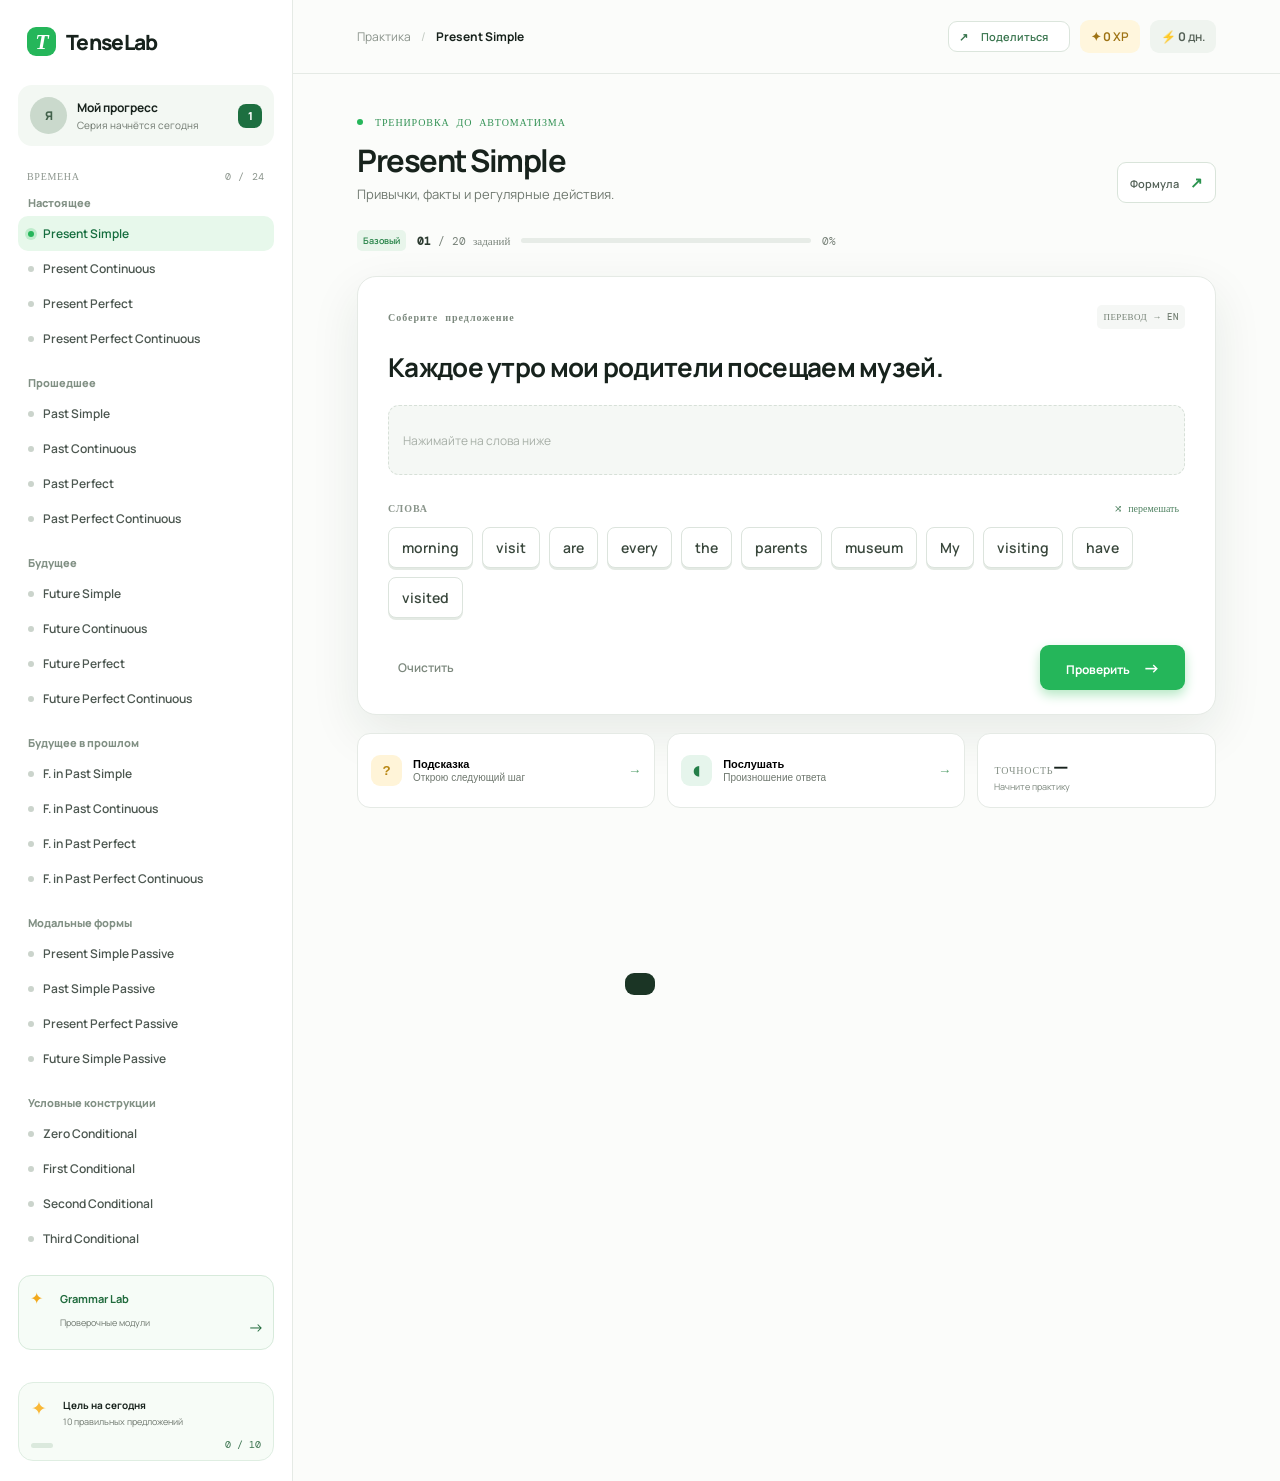
==== index.html @ 48f06ae2 "Initial TenseLab" ====
<!doctype html>
<html lang="ru">
  <head>
    <meta charset="UTF-8" />
    <meta name="viewport" content="width=device-width, initial-scale=1.0" />
    <title>TenseLab — тренажёр английских времён</title>
    <meta name="theme-color" content="#25b65a" />
    <meta name="mobile-web-app-capable" content="yes" />
    <meta name="apple-mobile-web-app-capable" content="yes" />
    <meta name="apple-mobile-web-app-status-bar-style" content="default" />
    <meta name="apple-mobile-web-app-title" content="TenseLab" />
    <link rel="manifest" href="manifest.webmanifest" />
    <link rel="apple-touch-icon" href="icon.svg" />
    <link rel="preconnect" href="https://fonts.googleapis.com" />
    <link rel="preconnect" href="https://fonts.gstatic.com" crossorigin />
    <link href="https://fonts.googleapis.com/css2?family=DM+Mono:wght@400;500&family=Manrope:wght@400;500;600;700;800&display=swap" rel="stylesheet" />
    <link rel="stylesheet" href="styles.css" />
  </head>
  <body>
    <main class="app-shell">
      <aside class="sidebar" id="sidebar">
        <div class="brand"><span class="brand-mark">T</span><span>TenseLab</span></div>
        <button class="profile-card profile-button" id="profileButton" aria-label="Настроить профиль">
          <div class="avatar" id="avatarLetters">Я</div>
          <div><strong id="profileName">Мой прогресс</strong><small id="profileStreak">Начните свою серию</small></div>
          <div class="level" id="levelBadge">1</div>
        </button>
        <nav class="course-nav" aria-label="Времена английского языка">
          <div class="nav-head"><span>ВРЕМЕНА</span><span id="courseProgress">0 / 24</span></div>
          <div id="tenseList"></div>
        </nav>
        <a class="grammar-lab-link" href="grammar.html"><span>✦</span><b>Grammar Lab</b><small>Проверочные модули</small><i>→</i></a>
        <button class="daily-card" id="dailyGoalButton">
          <span class="sun">✦</span>
          <div><b>Цель на сегодня</b><p id="dailyGoalText">10 правильных предложений</p></div>
          <div class="daily-progress"><i id="dailyFill"></i></div>
          <span id="dailyCount">0 / 10</span>
        </button>
      </aside>

      <section class="workspace">
        <header class="topbar">
          <button class="menu-button" id="menuButton" aria-label="Открыть список времён">☰</button>
          <div class="crumb"><span>Практика</span><i>/</i><strong id="crumbTense">Present Simple</strong></div>
          <div class="top-stats">
            <button class="share-button" id="shareButton" title="Поделиться результатом">↗ <span>Поделиться</span></button>
            <span class="xp">✦ <b id="xpCount">0</b> XP</span>
            <span class="streak">⚡ <b id="streakCount">0</b> дн.</span>
          </div>
        </header>

        <section class="lesson-head">
          <div class="eyebrow"><span class="live-dot"></span> ТРЕНИРОВКА ДО АВТОМАТИЗМА</div>
          <div class="title-row"><div><h1 id="tenseTitle">Present Simple</h1><p id="tenseDescription">Привычки, факты и регулярные действия.</p></div><button class="formula-button" id="formulaButton">Формула <span>↗</span></button></div>
          <div class="lesson-meta"><span class="badge" id="difficultyBadge">Базовый</span><span><b id="taskNumber">01</b> / 20 заданий</span><div class="progress-line"><i id="progressFill"></i></div><span id="percentProgress">0%</span></div>
        </section>

        <section class="trainer-card" id="trainerCard">
          <div class="task-top"><span class="task-label">Соберите предложение</span><span class="task-type">ПЕРЕВОД → EN</span></div>
          <h2 id="translation">Она обычно пьёт чай утром.</h2>
          <div class="answer-zone" id="answerZone" aria-live="polite"><span class="answer-placeholder">Нажимайте на слова ниже</span></div>
          <div class="feedback" id="feedback" aria-live="polite"></div>
          <div class="word-bank-label"><span>СЛОВА</span><button id="shuffleButton" title="Перемешать слова">⤨ перемешать</button></div>
          <div class="word-bank" id="wordBank"></div>
          <div class="task-actions"><button class="secondary-btn" id="clearButton">Очистить</button><button class="check-btn" id="checkButton">Проверить <span>→</span></button></div>
        </section>

        <section class="bottom-panel">
          <button class="tool-card" id="hintButton"><span class="tool-icon hint-icon">?</span><span><b>Подсказка</b><small>Открою следующий шаг</small></span><i>→</i></button>
          <button class="tool-card" id="listenButton"><span class="tool-icon listen-icon">◖</span><span><b>Послушать</b><small>Произношение ответа</small></span><i>→</i></button>
          <div class="accuracy-card"><span>ТОЧНОСТЬ</span><b id="accuracyValue">—</b><small id="accuracySub">Начните практику</small></div>
        </section>
      </section>
    </main>

    <dialog id="formulaDialog"><button class="close-dialog" id="closeDialog">×</button><span class="dialog-overline">ШПАРГАЛКА</span><h3 id="dialogTitle"></h3><p id="dialogUsage"></p><div class="formula-box" id="dialogFormula"></div><div class="examples" id="dialogExamples"></div></dialog>
    <dialog id="goalDialog" class="settings-dialog"><button class="close-dialog" data-close="goalDialog">×</button><span class="dialog-overline">НАСТРОЙКА</span><h3>Цель на сегодня</h3><p>Выберите количество правильных предложений. Стрик засчитывается после первого верного ответа в день.</p><div class="goal-options"><button data-goal="5">5<br><small>лёгкий темп</small></button><button data-goal="10">10<br><small>обычный</small></button><button data-goal="20">20<br><small>интенсив</small></button></div></dialog>
    <dialog id="profileDialog" class="settings-dialog"><button class="close-dialog" data-close="profileDialog">×</button><span class="dialog-overline">ПРОФИЛЬ</span><h3>Как к вам обращаться?</h3><p>Имя остаётся только на этом устройстве.</p><input id="profileNameInput" maxlength="24" placeholder="Например, Маша" /><button class="check-btn save-profile" id="saveProfileButton">Сохранить</button></dialog>
    <div class="toast" id="toast"></div>
    <script src="app.js"></script>
  </body>
</html>
---- styles.css ----
:root{--ink:#17221c;--muted:#6f786f;--green:#25b65a;--deep:#12643a;--mint:#e9f9ed;--paper:#fbfcfa;--line:#e5eae5;--red:#e75757;--shadow:0 18px 50px rgba(27,55,37,.09)}*{box-sizing:border-box}body{margin:0;background:#f3f6f2;color:var(--ink);font-family:Manrope,Arial,sans-serif}.app-shell{max-width:1440px;min-height:100vh;margin:auto;background:var(--paper);display:flex}.sidebar{width:293px;flex:none;border-right:1px solid var(--line);padding:27px 18px 20px;display:flex;flex-direction:column;background:#fff}.brand{display:flex;align-items:center;gap:10px;font-size:21px;font-weight:800;letter-spacing:-.7px;padding:0 9px}.brand-mark{width:29px;height:29px;background:var(--green);border-radius:9px;color:#fff;display:grid;place-items:center;font-family:Georgia;font-size:22px;font-style:italic}.profile-card{background:#f3f8f3;border-radius:14px;margin:29px 0 24px;padding:12px;display:flex;align-items:center;gap:10px}.avatar{width:37px;height:37px;border-radius:50%;background:#cad9cc;color:#42614b;font-size:12px;font-weight:800;display:grid;place-items:center}.profile-card strong,.profile-card small{display:block}.profile-card strong{font-size:12px}.profile-card small{font-size:10px;color:var(--muted);margin-top:2px}.level{margin-left:auto;background:#1d6f40;color:#fff;width:24px;height:24px;border-radius:8px;display:grid;place-items:center;font-size:11px;font-weight:800}.course-nav{overflow:auto;flex:1}.nav-head{display:flex;justify-content:space-between;color:#8d968e;font-family:'DM Mono';font-size:10px;letter-spacing:.7px;margin:0 9px 12px}.nav-section{margin:0 0 19px}.nav-section-title{font-size:11px;font-weight:800;color:#819084;margin:0 10px 6px}.tense-link{border:0;width:100%;background:transparent;border-radius:10px;padding:9px 10px;text-align:left;color:#4c5750;font:600 12px Manrope;display:flex;align-items:center;gap:9px;cursor:pointer}.tense-link:hover{background:#f4f8f4}.tense-link.active{background:#e7f8eb;color:#156d3e}.tense-link.active .tense-dot{background:var(--green);box-shadow:0 0 0 3px #bfeccc}.tense-dot{width:6px;height:6px;border-radius:50%;background:#cbd4cc;flex:none}.tense-link.done .tense-dot{background:#52c877}.daily-card{margin-top:16px;border:1px solid #dfeee2;background:#f7fcf7;border-radius:15px;padding:12px;position:relative;display:grid;grid-template-columns:25px 1fr;gap:7px}.sun{font-size:19px;color:#f9b837}.daily-card b{font-size:10px}.daily-card p{font-size:9px;color:var(--muted);margin:2px 0 8px}.daily-card>span:last-child{position:absolute;right:12px;bottom:9px;font:10px 'DM Mono';color:#3c7450}.daily-progress{height:5px;background:#dbe9dd;border-radius:99px;width:88%}.daily-progress i{height:100%;background:var(--green);width:0;display:block;border-radius:inherit;transition:.3s}.workspace{min-width:0;flex:1}.topbar{height:74px;border-bottom:1px solid var(--line);display:flex;align-items:center;padding:0 clamp(25px,5vw,73px);justify-content:space-between}.crumb{display:flex;gap:10px;align-items:center;font-size:12px}.crumb span{color:#8a938b}.crumb i{color:#c0c8c0;font-style:normal}.top-stats{display:flex;gap:10px;font-size:12px}.top-stats span{padding:8px 11px;border-radius:9px;font-weight:600}.xp{background:#fff6dd;color:#9e7314}.streak{background:#eff4ef;color:#546056}.menu-button{display:none;border:0;background:transparent;font-size:20px}.lesson-head{padding:42px clamp(25px,5vw,73px) 25px}.eyebrow{color:#339255;font:10px 'DM Mono';font-weight:500;letter-spacing:.9px}.live-dot{display:inline-block;width:6px;height:6px;border-radius:50%;background:var(--green);vertical-align:1px;margin-right:5px}.title-row{display:flex;justify-content:space-between;gap:24px;align-items:end}.title-row h1{font-size:31px;letter-spacing:-1.5px;margin:10px 0 4px}.title-row p{margin:0;color:var(--muted);font-size:13px}.formula-button{background:#fff;border:1px solid #d9e4da;border-radius:9px;padding:9px 12px;cursor:pointer;font:600 11px Manrope;color:#526056}.formula-button span{font-size:15px;margin-left:9px;color:#2a934e}.lesson-meta{display:flex;gap:11px;align-items:center;margin-top:27px;color:#79837a;font:11px 'DM Mono'}.lesson-meta b{color:#2c3b30}.badge{border-radius:5px;background:#e8f5eb;color:#278348;padding:4px 6px;font:600 9px Manrope}.progress-line{width:min(290px,32vw);height:5px;background:#e7ece7;border-radius:9px}.progress-line i{display:block;height:100%;width:0;background:var(--green);border-radius:inherit;transition:width .4s}.trainer-card{margin:0 clamp(25px,5vw,73px);border:1px solid var(--line);border-radius:19px;padding:28px 30px 24px;box-shadow:var(--shadow);background:#fff}.task-top{display:flex;justify-content:space-between;align-items:center}.task-label{font:700 10px 'DM Mono';letter-spacing:1px;color:#7b887d}.task-type{font:500 9px 'DM Mono';letter-spacing:.4px;background:#f5f7f5;padding:6px 7px;border-radius:5px;color:#748074}.trainer-card h2{font-size:26px;letter-spacing:-.7px;margin:20px 0}.answer-zone{min-height:70px;background:#f5f8f5;border:1.5px dashed #d7e0d8;border-radius:11px;display:flex;flex-wrap:wrap;align-content:center;gap:7px;padding:12px 14px;transition:.2s}.answer-zone.has-answer{border-style:solid;border-color:#dfe7df;background:#fff}.answer-placeholder{color:#a7afa7;font-size:12px}.answer-token{border:0;background:#deefe1;border-radius:7px;padding:7px 9px;color:#246440;font:600 14px Manrope;cursor:pointer;animation:pop .16s ease}.feedback{font-size:12px;margin:8px 2px 0;min-height:0}.feedback.show{min-height:20px}.feedback.error{color:#c54545}.feedback.success{color:#168544}.word-bank-label{display:flex;justify-content:space-between;align-items:center;margin:26px 0 11px;font:700 10px 'DM Mono';letter-spacing:.9px;color:#89948a}.word-bank-label button{border:0;background:transparent;color:#508362;font:500 10px 'DM Mono';cursor:pointer}.word-bank{display:flex;flex-wrap:wrap;gap:9px;min-height:45px}.word{background:#fff;border:1px solid #dce4dd;box-shadow:0 2px 0 #e4eae4;border-radius:8px;padding:10px 13px;font:600 14px Manrope;color:#39473c;cursor:pointer;transition:.16s}.word:hover{transform:translateY(-2px);border-color:#a6d8b1;color:#14643a}.word.used{opacity:.28;pointer-events:none}.task-actions{display:flex;justify-content:space-between;margin-top:27px}.secondary-btn{border:0;background:transparent;color:#7c887d;font:600 12px Manrope;cursor:pointer;padding:10px}.check-btn{border:0;border-radius:9px;background:var(--green);color:white;min-width:145px;padding:11px 15px;font:700 12px Manrope;cursor:pointer;box-shadow:0 5px 12px #b5e8c4}.check-btn:hover{background:#189d48}.check-btn span{font-size:17px;margin-left:11px}.bottom-panel{margin:18px clamp(25px,5vw,73px) 30px;display:grid;grid-template-columns:1fr 1fr .8fr;gap:12px}.tool-card,.accuracy-card{border:1px solid var(--line);background:#fff;border-radius:13px;min-height:74px;padding:13px;display:flex;align-items:center;gap:11px}.tool-card{cursor:pointer;text-align:left}.tool-card:hover{border-color:#b8dfc1;background:#fbfefb}.tool-icon{width:31px;height:31px;border-radius:9px;display:grid;place-items:center;font-weight:800}.hint-icon{background:#fff4d8;color:#b88612}.listen-icon{background:#e6f5ec;color:#257f49}.tool-card b,.tool-card small{display:block}.tool-card b{font-size:11px}.tool-card small{font-size:10px;color:var(--muted);margin-top:2px}.tool-card i{margin-left:auto;color:#5aa270;font-style:normal}.accuracy-card{display:block;padding:14px 16px}.accuracy-card span{font:10px 'DM Mono';letter-spacing:.8px;color:#859086}.accuracy-card b{display:inline-block;margin:5px 0 0;font-size:20px}.accuracy-card small{display:block;color:#7b867c;font-size:9px}dialog{border:0;border-radius:18px;padding:30px;max-width:470px;box-shadow:0 30px 90px rgba(0,0,0,.24);color:var(--ink)}dialog::backdrop{background:rgba(14,34,19,.38);backdrop-filter:blur(2px)}.close-dialog{position:absolute;right:17px;top:13px;border:0;background:transparent;font-size:25px;cursor:pointer;color:#778078}.dialog-overline{font:11px 'DM Mono';color:#23904c}.formula-box{background:#e9f9ed;color:#176f3e;padding:14px;border-radius:10px;font:14px 'DM Mono';margin:16px 0}.examples{border-top:1px solid var(--line);padding-top:13px;font-size:12px;line-height:1.8;color:#526054}.toast{position:fixed;bottom:25px;left:50%;transform:translate(-50%,120px);background:#1b3525;color:#fff;border-radius:9px;padding:11px 15px;font-size:12px;transition:.25s;z-index:3}.toast.visible{transform:translate(-50%,0)}@keyframes pop{from{transform:scale(.8)}to{transform:scale(1)}}
@media(max-width:820px){.sidebar{position:fixed;z-index:5;left:-310px;top:0;height:100vh;box-shadow:10px 0 35px #17341a22;transition:left .25s}.sidebar.open{left:0}.menu-button{display:block}.topbar{padding:0 20px}.lesson-head{padding:30px 20px 22px}.trainer-card{margin:0 20px;padding:23px 18px}.bottom-panel{margin:15px 20px;grid-template-columns:1fr 1fr}.accuracy-card{grid-column:span 2}.progress-line{width:23vw}.title-row h1{font-size:27px}.trainer-card h2{font-size:22px}}@media(max-width:460px){.top-stats .xp{display:none}.lesson-meta{gap:7px}.progress-line{width:18vw}.lesson-head{padding-top:25px}.title-row{align-items:start}.formula-button{margin-top:7px}.bottom-panel{grid-template-columns:1fr}.accuracy-card{grid-column:auto}.word{padding:9px 10px;font-size:13px}.task-actions{margin-top:20px}.trainer-card h2{margin:16px 0}.topbar{height:60px}}

/* Personal progress and PWA controls */
.profile-button{border:0;width:100%;text-align:left;cursor:pointer;font-family:Manrope;color:var(--ink)}.profile-button:hover{background:#eaf5eb}.daily-card{width:100%;text-align:left;color:var(--ink);font-family:Manrope;cursor:pointer}.daily-card:hover{border-color:#b8dfc1}.top-stats{align-items:center}.share-button{border:1px solid #dbe5dc;background:#fff;color:#38744d;border-radius:9px;padding:7px 10px;font:600 11px Manrope;cursor:pointer}.share-button:hover{background:#edfaef}.settings-dialog p{font-size:13px;color:var(--muted);line-height:1.55}.goal-options{display:grid;grid-template-columns:repeat(3,1fr);gap:8px;margin-top:18px}.goal-options button{border:1px solid #dce8de;border-radius:11px;background:#fbfefb;padding:14px 7px;color:#237545;font:800 16px Manrope;cursor:pointer}.goal-options button:hover{border-color:#36b85f;background:#e8f9ec}.goal-options small{font-size:9px;color:#758477;font-weight:500}.settings-dialog input{width:100%;border:1px solid #d7e3d9;border-radius:9px;padding:12px;font:14px Manrope;margin:7px 0 14px}.save-profile{width:100%}.toast{bottom:calc(25px + env(safe-area-inset-bottom))}@media(max-width:460px){.share-button span{display:none}.share-button{padding:7px 9px}.top-stats{gap:6px}}@media(display-mode:standalone){.app-shell{min-height:100dvh;padding-top:env(safe-area-inset-top)}}
.grammar-lab-link{margin:0 0 16px;border:1px solid #d7eadb;border-radius:13px;padding:11px;display:grid;grid-template-columns:23px 1fr 14px;gap:7px;align-items:center;color:#216b3d;text-decoration:none;background:#f6fcf7}.grammar-lab-link:hover{background:#eaf8ec}.grammar-lab-link span{color:#f2a91c}.grammar-lab-link b{font-size:11px}.grammar-lab-link small{grid-column:2;font-size:9px;color:var(--muted)}.grammar-lab-link i{grid-row:span 2;grid-column:3;font-style:normal}.grammar-page{min-height:100vh}.grammar-shell{max-width:950px;margin:auto;padding:28px}.grammar-header{display:flex;align-items:center;justify-content:space-between}.back-link{border:0;background:transparent;color:#34844f;text-decoration:none;font:600 12px Manrope;cursor:pointer}.grammar-intro{margin:68px 0 30px}.grammar-intro h1{font-size:42px;letter-spacing:-2px;margin:9px 0}.grammar-intro p{color:var(--muted);font-size:14px}.module-grid{display:grid;grid-template-columns:repeat(3,1fr);gap:13px}.module-card{min-height:150px;text-align:left;background:white;border:1px solid var(--line);border-radius:16px;padding:17px;cursor:pointer;box-shadow:0 8px 22px #18351c0b}.module-card:hover{border-color:#9ed6ac;transform:translateY(-2px)}.module-card span{font:10px 'DM Mono';color:#268147;background:#e7f7eb;padding:4px 6px;border-radius:5px}.module-card h2{font-size:16px;letter-spacing:-.5px;margin:17px 0 5px}.module-card p{font-size:10px;color:var(--muted);margin:0}.module-card i{float:right;color:#39a35a;font-style:normal}.quiz-card{margin:52px auto;max-width:650px;background:white;border:1px solid var(--line);border-radius:20px;padding:30px;box-shadow:var(--shadow)}.quiz-back{margin-bottom:27px}.quiz-top{display:flex;justify-content:space-between;font:10px 'DM Mono';color:#69806f}.quiz-card h2{font-size:25px;letter-spacing:-.8px;margin:27px 0}.quiz-options{display:grid;gap:9px}.quiz-options button{border:1px solid #dce5dd;background:#fff;border-radius:10px;padding:13px;text-align:left;font:600 14px Manrope;cursor:pointer}.quiz-options button:hover:not(:disabled){border-color:#65b77c;background:#f6fcf7}.quiz-options .correct{background:#e8f8eb;border-color:#59bc76;color:#19713d}.quiz-options .wrong{background:#fff0f0;border-color:#ed9999;color:#b63e3e}.quiz-feedback{min-height:23px;margin:15px 0;font-size:12px}.quiz-feedback.good{color:#1e8545}.quiz-feedback.bad{color:#bd4646}@media(max-width:640px){.grammar-shell{padding:20px}.grammar-intro{margin:40px 0 25px}.grammar-intro h1{font-size:34px}.module-grid{grid-template-columns:1fr 1fr}.quiz-card{margin:25px 0;padding:21px}}@media(max-width:390px){.module-grid{grid-template-columns:1fr}}
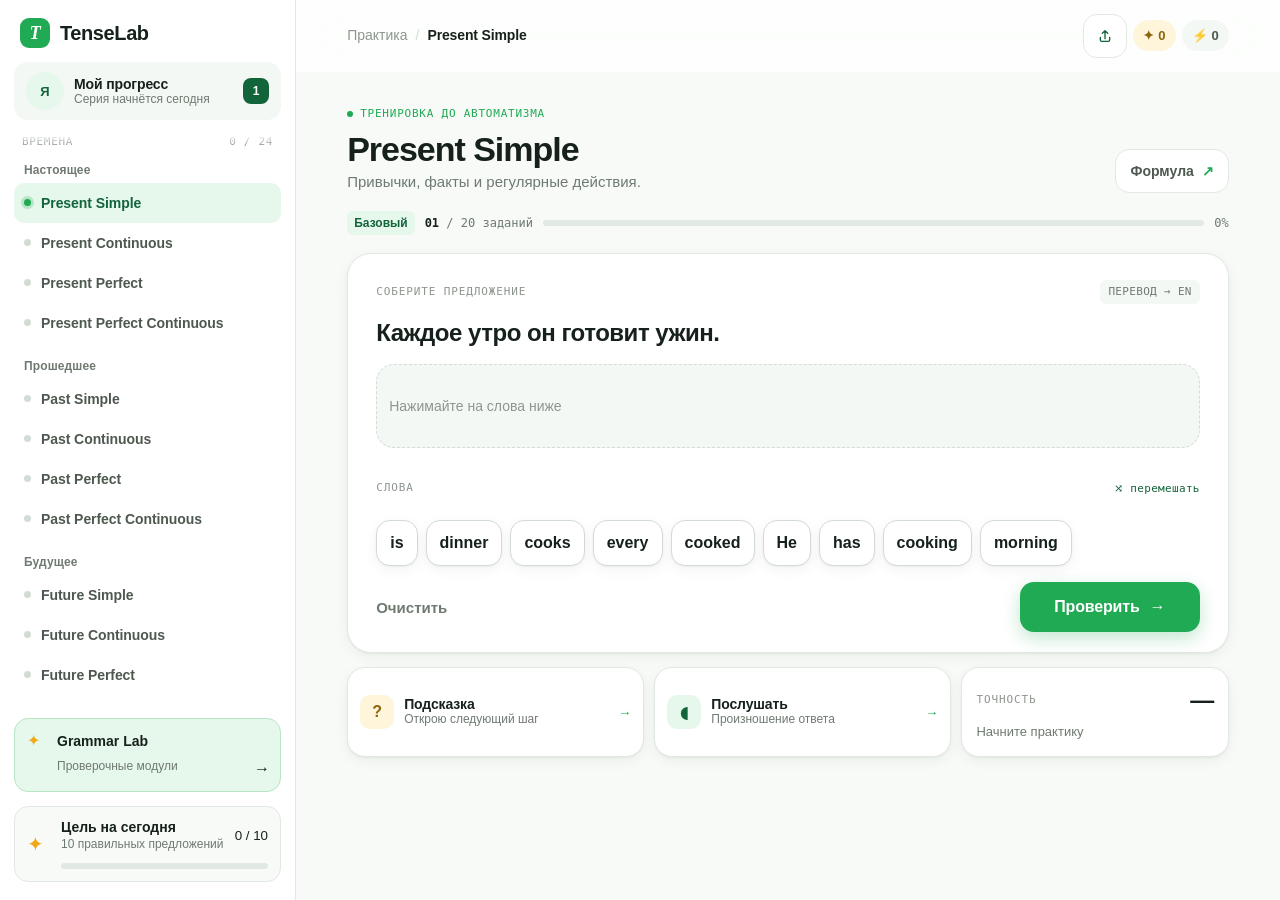
==== commit 130903cd: "Rework mobile visuals and PWA responsiveness Reworks the interface around Apple's fluid-interfaces m" ====
--- a/index.html
+++ b/index.html
@@ -2,81 +2,170 @@
 <html lang="ru">
   <head>
     <meta charset="UTF-8" />
-    <meta name="viewport" content="width=device-width, initial-scale=1.0" />
+    <meta name="viewport" content="width=device-width, initial-scale=1, viewport-fit=cover, interactive-widget=resizes-content" />
     <title>TenseLab — тренажёр английских времён</title>
-    <meta name="theme-color" content="#25b65a" />
+    <meta name="description" content="Тренажёр английских времён: соберите предложение из слов и сразу получите разбор." />
+    <meta name="theme-color" content="#ffffff" media="(prefers-color-scheme: light)" />
+    <meta name="theme-color" content="#0d1310" media="(prefers-color-scheme: dark)" />
+    <meta name="color-scheme" content="light dark" />
     <meta name="mobile-web-app-capable" content="yes" />
     <meta name="apple-mobile-web-app-capable" content="yes" />
     <meta name="apple-mobile-web-app-status-bar-style" content="default" />
     <meta name="apple-mobile-web-app-title" content="TenseLab" />
+    <meta name="format-detection" content="telephone=no" />
     <link rel="manifest" href="manifest.webmanifest" />
-    <link rel="apple-touch-icon" href="icon.svg" />
-    <link rel="preconnect" href="https://fonts.googleapis.com" />
-    <link rel="preconnect" href="https://fonts.gstatic.com" crossorigin />
-    <link href="https://fonts.googleapis.com/css2?family=DM+Mono:wght@400;500&family=Manrope:wght@400;500;600;700;800&display=swap" rel="stylesheet" />
+    <link rel="icon" href="icon.svg" type="image/svg+xml" />
+    <link rel="apple-touch-icon" href="icons/apple-touch-icon.png" />
     <link rel="stylesheet" href="styles.css" />
   </head>
   <body>
+    <a class="skip-link" href="#trainerCard">Перейти к тренажёру</a>
+    <div class="scrim" id="scrim" hidden></div>
+
     <main class="app-shell">
-      <aside class="sidebar" id="sidebar">
-        <div class="brand"><span class="brand-mark">T</span><span>TenseLab</span></div>
+      <aside class="sidebar" id="sidebar" aria-label="Времена и разделы" aria-hidden="true">
+        <div class="brand"><span class="brand-mark" aria-hidden="true">T</span><span>TenseLab</span></div>
+
         <button class="profile-card profile-button" id="profileButton" aria-label="Настроить профиль">
-          <div class="avatar" id="avatarLetters">Я</div>
-          <div><strong id="profileName">Мой прогресс</strong><small id="profileStreak">Начните свою серию</small></div>
-          <div class="level" id="levelBadge">1</div>
+          <div class="avatar" id="avatarLetters" aria-hidden="true">Я</div>
+          <div>
+            <strong id="profileName">Мой прогресс</strong>
+            <small id="profileStreak">Начните свою серию</small>
+          </div>
+          <div class="level" id="levelBadge" aria-hidden="true">1</div>
         </button>
+
         <nav class="course-nav" aria-label="Времена английского языка">
           <div class="nav-head"><span>ВРЕМЕНА</span><span id="courseProgress">0 / 24</span></div>
           <div id="tenseList"></div>
         </nav>
-        <a class="grammar-lab-link" href="grammar.html"><span>✦</span><b>Grammar Lab</b><small>Проверочные модули</small><i>→</i></a>
+
+        <a class="grammar-lab-link" href="grammar.html">
+          <span aria-hidden="true">✦</span><b>Grammar Lab</b><small>Проверочные модули</small><i aria-hidden="true">→</i>
+        </a>
+
         <button class="daily-card" id="dailyGoalButton">
-          <span class="sun">✦</span>
+          <span class="sun" aria-hidden="true">✦</span>
           <div><b>Цель на сегодня</b><p id="dailyGoalText">10 правильных предложений</p></div>
+          <span id="dailyCount">0 / 10</span>
           <div class="daily-progress"><i id="dailyFill"></i></div>
-          <span id="dailyCount">0 / 10</span>
         </button>
       </aside>
 
       <section class="workspace">
-        <header class="topbar">
-          <button class="menu-button" id="menuButton" aria-label="Открыть список времён">☰</button>
-          <div class="crumb"><span>Практика</span><i>/</i><strong id="crumbTense">Present Simple</strong></div>
+        <header class="topbar" id="topbar">
+          <button class="menu-button" id="menuButton" aria-label="Открыть список времён" aria-controls="sidebar" aria-expanded="false">
+            <svg viewBox="0 0 24 24" fill="none" stroke="currentColor" stroke-width="2" stroke-linecap="round" aria-hidden="true">
+              <path d="M4 7h16M4 12h16M4 17h16" />
+            </svg>
+          </button>
+          <div class="crumb"><span>Практика</span><i aria-hidden="true">/</i><strong id="crumbTense">Present Simple</strong></div>
           <div class="top-stats">
-            <button class="share-button" id="shareButton" title="Поделиться результатом">↗ <span>Поделиться</span></button>
-            <span class="xp">✦ <b id="xpCount">0</b> XP</span>
-            <span class="streak">⚡ <b id="streakCount">0</b> дн.</span>
+            <button class="share-button" id="shareButton" aria-label="Поделиться результатом">
+              <svg width="16" height="16" viewBox="0 0 24 24" fill="none" stroke="currentColor" stroke-width="2" stroke-linecap="round" stroke-linejoin="round" aria-hidden="true">
+                <path d="M12 16V4m0 0L8 8m4-4 4 4M5 14v4a2 2 0 0 0 2 2h10a2 2 0 0 0 2-2v-4" />
+              </svg>
+            </button>
+            <span class="xp" title="Очки опыта">✦ <b id="xpCount">0</b></span>
+            <span class="streak" title="Серия дней">⚡ <b id="streakCount">0</b></span>
           </div>
         </header>
 
         <section class="lesson-head">
-          <div class="eyebrow"><span class="live-dot"></span> ТРЕНИРОВКА ДО АВТОМАТИЗМА</div>
-          <div class="title-row"><div><h1 id="tenseTitle">Present Simple</h1><p id="tenseDescription">Привычки, факты и регулярные действия.</p></div><button class="formula-button" id="formulaButton">Формула <span>↗</span></button></div>
-          <div class="lesson-meta"><span class="badge" id="difficultyBadge">Базовый</span><span><b id="taskNumber">01</b> / 20 заданий</span><div class="progress-line"><i id="progressFill"></i></div><span id="percentProgress">0%</span></div>
+          <div class="eyebrow"><span class="live-dot" aria-hidden="true"></span> ТРЕНИРОВКА ДО АВТОМАТИЗМА</div>
+          <div class="title-row">
+            <div>
+              <h1 id="tenseTitle">Present Simple</h1>
+              <p id="tenseDescription">Привычки, факты и регулярные действия.</p>
+            </div>
+            <button class="formula-button" id="formulaButton">Формула <span aria-hidden="true">↗</span></button>
+          </div>
+          <div class="lesson-meta">
+            <span class="badge" id="difficultyBadge">Базовый</span>
+            <span><b id="taskNumber">01</b> / 20 заданий</span>
+            <div class="progress-line" role="progressbar" aria-label="Прогресс по времени" aria-valuemin="0" aria-valuemax="100" aria-valuenow="0" id="progressBar"><i id="progressFill"></i></div>
+            <span id="percentProgress">0%</span>
+          </div>
         </section>
 
         <section class="trainer-card" id="trainerCard">
-          <div class="task-top"><span class="task-label">Соберите предложение</span><span class="task-type">ПЕРЕВОД → EN</span></div>
+          <div class="task-top">
+            <span class="task-label">СОБЕРИТЕ ПРЕДЛОЖЕНИЕ</span>
+            <span class="task-type">ПЕРЕВОД → EN</span>
+          </div>
           <h2 id="translation">Она обычно пьёт чай утром.</h2>
-          <div class="answer-zone" id="answerZone" aria-live="polite"><span class="answer-placeholder">Нажимайте на слова ниже</span></div>
-          <div class="feedback" id="feedback" aria-live="polite"></div>
-          <div class="word-bank-label"><span>СЛОВА</span><button id="shuffleButton" title="Перемешать слова">⤨ перемешать</button></div>
+          <div class="answer-zone" id="answerZone" aria-live="polite" aria-label="Ваш ответ">
+            <span class="answer-placeholder">Нажимайте на слова ниже</span>
+          </div>
+          <p class="feedback" id="feedback" aria-live="polite"></p>
+          <div class="word-bank-label">
+            <span>СЛОВА</span>
+            <button id="shuffleButton" aria-label="Перемешать слова">⤨ перемешать</button>
+          </div>
           <div class="word-bank" id="wordBank"></div>
-          <div class="task-actions"><button class="secondary-btn" id="clearButton">Очистить</button><button class="check-btn" id="checkButton">Проверить <span>→</span></button></div>
+          <div class="task-actions">
+            <button class="secondary-btn" id="clearButton">Очистить</button>
+            <button class="check-btn" id="checkButton">Проверить <span aria-hidden="true">→</span></button>
+          </div>
         </section>
 
         <section class="bottom-panel">
-          <button class="tool-card" id="hintButton"><span class="tool-icon hint-icon">?</span><span><b>Подсказка</b><small>Открою следующий шаг</small></span><i>→</i></button>
-          <button class="tool-card" id="listenButton"><span class="tool-icon listen-icon">◖</span><span><b>Послушать</b><small>Произношение ответа</small></span><i>→</i></button>
-          <div class="accuracy-card"><span>ТОЧНОСТЬ</span><b id="accuracyValue">—</b><small id="accuracySub">Начните практику</small></div>
+          <button class="tool-card" id="hintButton">
+            <span class="tool-icon hint-icon" aria-hidden="true">?</span>
+            <span><b>Подсказка</b><small>Открою следующий шаг</small></span>
+            <i aria-hidden="true">→</i>
+          </button>
+          <button class="tool-card" id="listenButton">
+            <span class="tool-icon listen-icon" aria-hidden="true">◖</span>
+            <span><b>Послушать</b><small>Произношение ответа</small></span>
+            <i aria-hidden="true">→</i>
+          </button>
+          <div class="accuracy-card">
+            <span>ТОЧНОСТЬ</span>
+            <b id="accuracyValue">—</b>
+            <small id="accuracySub">Начните практику</small>
+          </div>
         </section>
       </section>
     </main>
 
-    <dialog id="formulaDialog"><button class="close-dialog" id="closeDialog">×</button><span class="dialog-overline">ШПАРГАЛКА</span><h3 id="dialogTitle"></h3><p id="dialogUsage"></p><div class="formula-box" id="dialogFormula"></div><div class="examples" id="dialogExamples"></div></dialog>
-    <dialog id="goalDialog" class="settings-dialog"><button class="close-dialog" data-close="goalDialog">×</button><span class="dialog-overline">НАСТРОЙКА</span><h3>Цель на сегодня</h3><p>Выберите количество правильных предложений. Стрик засчитывается после первого верного ответа в день.</p><div class="goal-options"><button data-goal="5">5<br><small>лёгкий темп</small></button><button data-goal="10">10<br><small>обычный</small></button><button data-goal="20">20<br><small>интенсив</small></button></div></dialog>
-    <dialog id="profileDialog" class="settings-dialog"><button class="close-dialog" data-close="profileDialog">×</button><span class="dialog-overline">ПРОФИЛЬ</span><h3>Как к вам обращаться?</h3><p>Имя остаётся только на этом устройстве.</p><input id="profileNameInput" maxlength="24" placeholder="Например, Маша" /><button class="check-btn save-profile" id="saveProfileButton">Сохранить</button></dialog>
-    <div class="toast" id="toast"></div>
+    <dialog id="formulaDialog" aria-labelledby="dialogTitle">
+      <div class="dialog-body">
+        <button class="close-dialog" id="closeDialog" aria-label="Закрыть">×</button>
+        <span class="dialog-overline">ШПАРГАЛКА</span>
+        <h3 id="dialogTitle"></h3>
+        <p id="dialogUsage"></p>
+        <div class="formula-box" id="dialogFormula"></div>
+        <div class="examples" id="dialogExamples"></div>
+      </div>
+    </dialog>
+
+    <dialog id="goalDialog" class="settings-dialog" aria-labelledby="goalDialogTitle">
+      <div class="dialog-body">
+        <button class="close-dialog" data-close="goalDialog" aria-label="Закрыть">×</button>
+        <span class="dialog-overline">НАСТРОЙКА</span>
+        <h3 id="goalDialogTitle">Цель на сегодня</h3>
+        <p>Выберите количество правильных предложений. Серия засчитывается после первого верного ответа за день.</p>
+        <div class="goal-options">
+          <button data-goal="5" aria-pressed="false">5<small>лёгкий темп</small></button>
+          <button data-goal="10" aria-pressed="false">10<small>обычный</small></button>
+          <button data-goal="20" aria-pressed="false">20<small>интенсив</small></button>
+        </div>
+      </div>
+    </dialog>
+
+    <dialog id="profileDialog" class="settings-dialog" aria-labelledby="profileDialogTitle">
+      <div class="dialog-body">
+        <button class="close-dialog" data-close="profileDialog" aria-label="Закрыть">×</button>
+        <span class="dialog-overline">ПРОФИЛЬ</span>
+        <h3 id="profileDialogTitle">Как к вам обращаться?</h3>
+        <p>Имя остаётся только на этом устройстве.</p>
+        <input id="profileNameInput" maxlength="24" placeholder="Например, Маша" autocomplete="given-name" enterkeyhint="done" />
+        <button class="check-btn save-profile" id="saveProfileButton">Сохранить</button>
+      </div>
+    </dialog>
+
+    <div class="toast" id="toast" role="status" aria-live="polite"></div>
     <script src="app.js"></script>
   </body>
 </html>
--- a/styles.css
+++ b/styles.css
@@ -1,6 +1,1956 @@
-:root{--ink:#17221c;--muted:#6f786f;--green:#25b65a;--deep:#12643a;--mint:#e9f9ed;--paper:#fbfcfa;--line:#e5eae5;--red:#e75757;--shadow:0 18px 50px rgba(27,55,37,.09)}*{box-sizing:border-box}body{margin:0;background:#f3f6f2;color:var(--ink);font-family:Manrope,Arial,sans-serif}.app-shell{max-width:1440px;min-height:100vh;margin:auto;background:var(--paper);display:flex}.sidebar{width:293px;flex:none;border-right:1px solid var(--line);padding:27px 18px 20px;display:flex;flex-direction:column;background:#fff}.brand{display:flex;align-items:center;gap:10px;font-size:21px;font-weight:800;letter-spacing:-.7px;padding:0 9px}.brand-mark{width:29px;height:29px;background:var(--green);border-radius:9px;color:#fff;display:grid;place-items:center;font-family:Georgia;font-size:22px;font-style:italic}.profile-card{background:#f3f8f3;border-radius:14px;margin:29px 0 24px;padding:12px;display:flex;align-items:center;gap:10px}.avatar{width:37px;height:37px;border-radius:50%;background:#cad9cc;color:#42614b;font-size:12px;font-weight:800;display:grid;place-items:center}.profile-card strong,.profile-card small{display:block}.profile-card strong{font-size:12px}.profile-card small{font-size:10px;color:var(--muted);margin-top:2px}.level{margin-left:auto;background:#1d6f40;color:#fff;width:24px;height:24px;border-radius:8px;display:grid;place-items:center;font-size:11px;font-weight:800}.course-nav{overflow:auto;flex:1}.nav-head{display:flex;justify-content:space-between;color:#8d968e;font-family:'DM Mono';font-size:10px;letter-spacing:.7px;margin:0 9px 12px}.nav-section{margin:0 0 19px}.nav-section-title{font-size:11px;font-weight:800;color:#819084;margin:0 10px 6px}.tense-link{border:0;width:100%;background:transparent;border-radius:10px;padding:9px 10px;text-align:left;color:#4c5750;font:600 12px Manrope;display:flex;align-items:center;gap:9px;cursor:pointer}.tense-link:hover{background:#f4f8f4}.tense-link.active{background:#e7f8eb;color:#156d3e}.tense-link.active .tense-dot{background:var(--green);box-shadow:0 0 0 3px #bfeccc}.tense-dot{width:6px;height:6px;border-radius:50%;background:#cbd4cc;flex:none}.tense-link.done .tense-dot{background:#52c877}.daily-card{margin-top:16px;border:1px solid #dfeee2;background:#f7fcf7;border-radius:15px;padding:12px;position:relative;display:grid;grid-template-columns:25px 1fr;gap:7px}.sun{font-size:19px;color:#f9b837}.daily-card b{font-size:10px}.daily-card p{font-size:9px;color:var(--muted);margin:2px 0 8px}.daily-card>span:last-child{position:absolute;right:12px;bottom:9px;font:10px 'DM Mono';color:#3c7450}.daily-progress{height:5px;background:#dbe9dd;border-radius:99px;width:88%}.daily-progress i{height:100%;background:var(--green);width:0;display:block;border-radius:inherit;transition:.3s}.workspace{min-width:0;flex:1}.topbar{height:74px;border-bottom:1px solid var(--line);display:flex;align-items:center;padding:0 clamp(25px,5vw,73px);justify-content:space-between}.crumb{display:flex;gap:10px;align-items:center;font-size:12px}.crumb span{color:#8a938b}.crumb i{color:#c0c8c0;font-style:normal}.top-stats{display:flex;gap:10px;font-size:12px}.top-stats span{padding:8px 11px;border-radius:9px;font-weight:600}.xp{background:#fff6dd;color:#9e7314}.streak{background:#eff4ef;color:#546056}.menu-button{display:none;border:0;background:transparent;font-size:20px}.lesson-head{padding:42px clamp(25px,5vw,73px) 25px}.eyebrow{color:#339255;font:10px 'DM Mono';font-weight:500;letter-spacing:.9px}.live-dot{display:inline-block;width:6px;height:6px;border-radius:50%;background:var(--green);vertical-align:1px;margin-right:5px}.title-row{display:flex;justify-content:space-between;gap:24px;align-items:end}.title-row h1{font-size:31px;letter-spacing:-1.5px;margin:10px 0 4px}.title-row p{margin:0;color:var(--muted);font-size:13px}.formula-button{background:#fff;border:1px solid #d9e4da;border-radius:9px;padding:9px 12px;cursor:pointer;font:600 11px Manrope;color:#526056}.formula-button span{font-size:15px;margin-left:9px;color:#2a934e}.lesson-meta{display:flex;gap:11px;align-items:center;margin-top:27px;color:#79837a;font:11px 'DM Mono'}.lesson-meta b{color:#2c3b30}.badge{border-radius:5px;background:#e8f5eb;color:#278348;padding:4px 6px;font:600 9px Manrope}.progress-line{width:min(290px,32vw);height:5px;background:#e7ece7;border-radius:9px}.progress-line i{display:block;height:100%;width:0;background:var(--green);border-radius:inherit;transition:width .4s}.trainer-card{margin:0 clamp(25px,5vw,73px);border:1px solid var(--line);border-radius:19px;padding:28px 30px 24px;box-shadow:var(--shadow);background:#fff}.task-top{display:flex;justify-content:space-between;align-items:center}.task-label{font:700 10px 'DM Mono';letter-spacing:1px;color:#7b887d}.task-type{font:500 9px 'DM Mono';letter-spacing:.4px;background:#f5f7f5;padding:6px 7px;border-radius:5px;color:#748074}.trainer-card h2{font-size:26px;letter-spacing:-.7px;margin:20px 0}.answer-zone{min-height:70px;background:#f5f8f5;border:1.5px dashed #d7e0d8;border-radius:11px;display:flex;flex-wrap:wrap;align-content:center;gap:7px;padding:12px 14px;transition:.2s}.answer-zone.has-answer{border-style:solid;border-color:#dfe7df;background:#fff}.answer-placeholder{color:#a7afa7;font-size:12px}.answer-token{border:0;background:#deefe1;border-radius:7px;padding:7px 9px;color:#246440;font:600 14px Manrope;cursor:pointer;animation:pop .16s ease}.feedback{font-size:12px;margin:8px 2px 0;min-height:0}.feedback.show{min-height:20px}.feedback.error{color:#c54545}.feedback.success{color:#168544}.word-bank-label{display:flex;justify-content:space-between;align-items:center;margin:26px 0 11px;font:700 10px 'DM Mono';letter-spacing:.9px;color:#89948a}.word-bank-label button{border:0;background:transparent;color:#508362;font:500 10px 'DM Mono';cursor:pointer}.word-bank{display:flex;flex-wrap:wrap;gap:9px;min-height:45px}.word{background:#fff;border:1px solid #dce4dd;box-shadow:0 2px 0 #e4eae4;border-radius:8px;padding:10px 13px;font:600 14px Manrope;color:#39473c;cursor:pointer;transition:.16s}.word:hover{transform:translateY(-2px);border-color:#a6d8b1;color:#14643a}.word.used{opacity:.28;pointer-events:none}.task-actions{display:flex;justify-content:space-between;margin-top:27px}.secondary-btn{border:0;background:transparent;color:#7c887d;font:600 12px Manrope;cursor:pointer;padding:10px}.check-btn{border:0;border-radius:9px;background:var(--green);color:white;min-width:145px;padding:11px 15px;font:700 12px Manrope;cursor:pointer;box-shadow:0 5px 12px #b5e8c4}.check-btn:hover{background:#189d48}.check-btn span{font-size:17px;margin-left:11px}.bottom-panel{margin:18px clamp(25px,5vw,73px) 30px;display:grid;grid-template-columns:1fr 1fr .8fr;gap:12px}.tool-card,.accuracy-card{border:1px solid var(--line);background:#fff;border-radius:13px;min-height:74px;padding:13px;display:flex;align-items:center;gap:11px}.tool-card{cursor:pointer;text-align:left}.tool-card:hover{border-color:#b8dfc1;background:#fbfefb}.tool-icon{width:31px;height:31px;border-radius:9px;display:grid;place-items:center;font-weight:800}.hint-icon{background:#fff4d8;color:#b88612}.listen-icon{background:#e6f5ec;color:#257f49}.tool-card b,.tool-card small{display:block}.tool-card b{font-size:11px}.tool-card small{font-size:10px;color:var(--muted);margin-top:2px}.tool-card i{margin-left:auto;color:#5aa270;font-style:normal}.accuracy-card{display:block;padding:14px 16px}.accuracy-card span{font:10px 'DM Mono';letter-spacing:.8px;color:#859086}.accuracy-card b{display:inline-block;margin:5px 0 0;font-size:20px}.accuracy-card small{display:block;color:#7b867c;font-size:9px}dialog{border:0;border-radius:18px;padding:30px;max-width:470px;box-shadow:0 30px 90px rgba(0,0,0,.24);color:var(--ink)}dialog::backdrop{background:rgba(14,34,19,.38);backdrop-filter:blur(2px)}.close-dialog{position:absolute;right:17px;top:13px;border:0;background:transparent;font-size:25px;cursor:pointer;color:#778078}.dialog-overline{font:11px 'DM Mono';color:#23904c}.formula-box{background:#e9f9ed;color:#176f3e;padding:14px;border-radius:10px;font:14px 'DM Mono';margin:16px 0}.examples{border-top:1px solid var(--line);padding-top:13px;font-size:12px;line-height:1.8;color:#526054}.toast{position:fixed;bottom:25px;left:50%;transform:translate(-50%,120px);background:#1b3525;color:#fff;border-radius:9px;padding:11px 15px;font-size:12px;transition:.25s;z-index:3}.toast.visible{transform:translate(-50%,0)}@keyframes pop{from{transform:scale(.8)}to{transform:scale(1)}}
-@media(max-width:820px){.sidebar{position:fixed;z-index:5;left:-310px;top:0;height:100vh;box-shadow:10px 0 35px #17341a22;transition:left .25s}.sidebar.open{left:0}.menu-button{display:block}.topbar{padding:0 20px}.lesson-head{padding:30px 20px 22px}.trainer-card{margin:0 20px;padding:23px 18px}.bottom-panel{margin:15px 20px;grid-template-columns:1fr 1fr}.accuracy-card{grid-column:span 2}.progress-line{width:23vw}.title-row h1{font-size:27px}.trainer-card h2{font-size:22px}}@media(max-width:460px){.top-stats .xp{display:none}.lesson-meta{gap:7px}.progress-line{width:18vw}.lesson-head{padding-top:25px}.title-row{align-items:start}.formula-button{margin-top:7px}.bottom-panel{grid-template-columns:1fr}.accuracy-card{grid-column:auto}.word{padding:9px 10px;font-size:13px}.task-actions{margin-top:20px}.trainer-card h2{margin:16px 0}.topbar{height:60px}}
-
-/* Personal progress and PWA controls */
-.profile-button{border:0;width:100%;text-align:left;cursor:pointer;font-family:Manrope;color:var(--ink)}.profile-button:hover{background:#eaf5eb}.daily-card{width:100%;text-align:left;color:var(--ink);font-family:Manrope;cursor:pointer}.daily-card:hover{border-color:#b8dfc1}.top-stats{align-items:center}.share-button{border:1px solid #dbe5dc;background:#fff;color:#38744d;border-radius:9px;padding:7px 10px;font:600 11px Manrope;cursor:pointer}.share-button:hover{background:#edfaef}.settings-dialog p{font-size:13px;color:var(--muted);line-height:1.55}.goal-options{display:grid;grid-template-columns:repeat(3,1fr);gap:8px;margin-top:18px}.goal-options button{border:1px solid #dce8de;border-radius:11px;background:#fbfefb;padding:14px 7px;color:#237545;font:800 16px Manrope;cursor:pointer}.goal-options button:hover{border-color:#36b85f;background:#e8f9ec}.goal-options small{font-size:9px;color:#758477;font-weight:500}.settings-dialog input{width:100%;border:1px solid #d7e3d9;border-radius:9px;padding:12px;font:14px Manrope;margin:7px 0 14px}.save-profile{width:100%}.toast{bottom:calc(25px + env(safe-area-inset-bottom))}@media(max-width:460px){.share-button span{display:none}.share-button{padding:7px 9px}.top-stats{gap:6px}}@media(display-mode:standalone){.app-shell{min-height:100dvh;padding-top:env(safe-area-inset-top)}}
-.grammar-lab-link{margin:0 0 16px;border:1px solid #d7eadb;border-radius:13px;padding:11px;display:grid;grid-template-columns:23px 1fr 14px;gap:7px;align-items:center;color:#216b3d;text-decoration:none;background:#f6fcf7}.grammar-lab-link:hover{background:#eaf8ec}.grammar-lab-link span{color:#f2a91c}.grammar-lab-link b{font-size:11px}.grammar-lab-link small{grid-column:2;font-size:9px;color:var(--muted)}.grammar-lab-link i{grid-row:span 2;grid-column:3;font-style:normal}.grammar-page{min-height:100vh}.grammar-shell{max-width:950px;margin:auto;padding:28px}.grammar-header{display:flex;align-items:center;justify-content:space-between}.back-link{border:0;background:transparent;color:#34844f;text-decoration:none;font:600 12px Manrope;cursor:pointer}.grammar-intro{margin:68px 0 30px}.grammar-intro h1{font-size:42px;letter-spacing:-2px;margin:9px 0}.grammar-intro p{color:var(--muted);font-size:14px}.module-grid{display:grid;grid-template-columns:repeat(3,1fr);gap:13px}.module-card{min-height:150px;text-align:left;background:white;border:1px solid var(--line);border-radius:16px;padding:17px;cursor:pointer;box-shadow:0 8px 22px #18351c0b}.module-card:hover{border-color:#9ed6ac;transform:translateY(-2px)}.module-card span{font:10px 'DM Mono';color:#268147;background:#e7f7eb;padding:4px 6px;border-radius:5px}.module-card h2{font-size:16px;letter-spacing:-.5px;margin:17px 0 5px}.module-card p{font-size:10px;color:var(--muted);margin:0}.module-card i{float:right;color:#39a35a;font-style:normal}.quiz-card{margin:52px auto;max-width:650px;background:white;border:1px solid var(--line);border-radius:20px;padding:30px;box-shadow:var(--shadow)}.quiz-back{margin-bottom:27px}.quiz-top{display:flex;justify-content:space-between;font:10px 'DM Mono';color:#69806f}.quiz-card h2{font-size:25px;letter-spacing:-.8px;margin:27px 0}.quiz-options{display:grid;gap:9px}.quiz-options button{border:1px solid #dce5dd;background:#fff;border-radius:10px;padding:13px;text-align:left;font:600 14px Manrope;cursor:pointer}.quiz-options button:hover:not(:disabled){border-color:#65b77c;background:#f6fcf7}.quiz-options .correct{background:#e8f8eb;border-color:#59bc76;color:#19713d}.quiz-options .wrong{background:#fff0f0;border-color:#ed9999;color:#b63e3e}.quiz-feedback{min-height:23px;margin:15px 0;font-size:12px}.quiz-feedback.good{color:#1e8545}.quiz-feedback.bad{color:#bd4646}@media(max-width:640px){.grammar-shell{padding:20px}.grammar-intro{margin:40px 0 25px}.grammar-intro h1{font-size:34px}.module-grid{grid-template-columns:1fr 1fr}.quiz-card{margin:25px 0;padding:21px}}@media(max-width:390px){.module-grid{grid-template-columns:1fr}}
+/* ==========================================================================
+   TenseLab — design tokens
+   Mobile-first. Light/dark. Safe-area aware. Motion follows the Apple
+   "fluid interfaces" model: instant press feedback, short critically damped
+   curves, overshoot only where a gesture carried momentum.
+   ========================================================================== */
+
+:root {
+  color-scheme: light dark;
+
+  /* Type — the platform font ships optical sizing and legibility tuning */
+  --font-ui: -apple-system, BlinkMacSystemFont, "SF Pro Text", "Segoe UI Variable Text",
+    "Segoe UI", Roboto, "Helvetica Neue", Arial, sans-serif;
+  --font-mono: ui-monospace, SFMono-Regular, "SF Mono", "Roboto Mono", Menlo, Consolas, monospace;
+
+  /* Surfaces */
+  --bg: #eef2ec;
+  --surface: #ffffff;
+  --surface-sunken: #f4f8f4;
+  --surface-quiet: #f7faf7;
+  --chrome: rgba(255, 255, 255, 0.72);
+
+  /* Ink */
+  --ink: #16211b;
+  --ink-2: #4d584f;
+  --ink-3: #6f7a71;
+  --ink-4: #8d968e;
+
+  /* Lines */
+  --line: #e2e8e2;
+  --line-strong: #d3dcd4;
+
+  /* Accents */
+  --accent: #1faa53;
+  --accent-press: #17913f;
+  --accent-deep: #12643a;
+  --accent-soft: #e6f7ec;
+  --accent-edge: #b7e5c5;
+  --gold: #f0a91b;
+  --gold-soft: #fff5db;
+  --gold-ink: #8c650c;
+  --danger: #d9534f;
+  --danger-soft: #fdeceb;
+
+  /* Elevation */
+  --shadow-1: 0 1px 2px rgba(16, 40, 24, 0.05), 0 4px 14px rgba(16, 40, 24, 0.05);
+  --shadow-2: 0 2px 6px rgba(16, 40, 24, 0.06), 0 16px 40px rgba(16, 40, 24, 0.09);
+  --shadow-3: 0 8px 24px rgba(10, 26, 16, 0.16), 0 40px 90px rgba(10, 26, 16, 0.22);
+  --shadow-accent: 0 6px 18px rgba(31, 170, 83, 0.28);
+
+  /* Radii */
+  --r-sm: 10px;
+  --r-md: 14px;
+  --r-lg: 18px;
+  --r-xl: 24px;
+  --r-pill: 999px;
+
+  /* Motion — response times, not "durations". Springs settle; these approximate. */
+  --dur-press: 90ms;
+  --dur-fast: 180ms;
+  --dur-base: 260ms;
+  --dur-slow: 400ms;
+  --ease-out: cubic-bezier(0.32, 0.72, 0, 1);      /* critically damped feel */
+  --ease-in: cubic-bezier(0.4, 0, 0.9, 0.3);
+  --ease-momentum: cubic-bezier(0.2, 1.12, 0.36, 1); /* slight overshoot */
+
+  /* Safe areas */
+  --safe-t: env(safe-area-inset-top, 0px);
+  --safe-r: env(safe-area-inset-right, 0px);
+  --safe-b: env(safe-area-inset-bottom, 0px);
+  --safe-l: env(safe-area-inset-left, 0px);
+
+  /* Rhythm */
+  --gutter: 20px;
+  --topbar-h: 56px;
+  --tap: 44px; /* minimum comfortable touch target */
+}
+
+@media (min-width: 900px) {
+  :root {
+    --gutter: clamp(28px, 4vw, 64px);
+    --topbar-h: 72px;
+  }
+}
+
+@media (prefers-color-scheme: dark) {
+  :root {
+    --bg: #0d1310;
+    --surface: #161d18;
+    --surface-sunken: #1b241d;
+    --surface-quiet: #131a15;
+    --chrome: rgba(22, 29, 24, 0.72);
+
+    --ink: #eaf2ec;
+    --ink-2: #b7c3ba;
+    --ink-3: #93a096;
+    --ink-4: #7d8a80;
+
+    --line: #26312a;
+    --line-strong: #334237;
+
+    --accent: #3ecb75;
+    --accent-press: #55d989;
+    --accent-deep: #9fe7bb;
+    --accent-soft: #16301f;
+    --accent-edge: #2c5b3d;
+    --gold: #f2b53a;
+    --gold-soft: #33280d;
+    --gold-ink: #f3c96e;
+    --danger: #ff7b73;
+    --danger-soft: #38201f;
+
+    --shadow-1: 0 1px 2px rgba(0, 0, 0, 0.4), 0 4px 14px rgba(0, 0, 0, 0.3);
+    --shadow-2: 0 2px 6px rgba(0, 0, 0, 0.4), 0 16px 40px rgba(0, 0, 0, 0.45);
+    --shadow-3: 0 8px 24px rgba(0, 0, 0, 0.55), 0 40px 90px rgba(0, 0, 0, 0.6);
+    --shadow-accent: 0 6px 18px rgba(62, 203, 117, 0.22);
+  }
+}
+
+/* ==========================================================================
+   Base
+   ========================================================================== */
+
+* {
+  box-sizing: border-box;
+}
+
+/* An explicit `display` outranks the UA's [hidden] rule, so state the intent */
+[hidden] {
+  display: none !important;
+}
+
+html {
+  -webkit-text-size-adjust: 100%;
+  text-size-adjust: 100%;
+}
+
+body {
+  margin: 0;
+  min-height: 100vh;
+  min-height: 100dvh;
+  background: var(--bg);
+  color: var(--ink);
+  font-family: var(--font-ui);
+  font-size: 16px;
+  line-height: 1.5;
+  -webkit-font-smoothing: antialiased;
+  overscroll-behavior-y: contain;
+}
+
+body.no-scroll {
+  overflow: hidden;
+  touch-action: none;
+}
+
+h1,
+h2,
+h3 {
+  font-weight: 700;
+  margin: 0;
+}
+
+/* Anything a finger lands on: no 300ms delay, no grey flash, no text selection,
+   and never smaller than the comfortable target size. */
+button,
+a.grammar-lab-link,
+a.back-link {
+  font-family: inherit;
+  color: inherit;
+  touch-action: manipulation;
+  -webkit-tap-highlight-color: transparent;
+  -webkit-user-select: none;
+  user-select: none;
+  -webkit-touch-callout: none;
+}
+
+button {
+  cursor: pointer;
+}
+
+:where(button, a, input, [tabindex]):focus-visible {
+  outline: 2px solid var(--accent);
+  outline-offset: 2px;
+  border-radius: var(--r-sm);
+}
+
+.skip-link {
+  position: fixed;
+  top: calc(var(--safe-t) + 8px);
+  left: 50%;
+  translate: -50% -200%;
+  z-index: 60;
+  background: var(--surface);
+  color: var(--ink);
+  border-radius: var(--r-pill);
+  padding: 12px 20px;
+  font-size: 0.875rem;
+  font-weight: 600;
+  text-decoration: none;
+  box-shadow: var(--shadow-2);
+  transition: translate var(--dur-base) var(--ease-out);
+}
+
+.skip-link:focus-visible {
+  translate: -50% 0;
+}
+
+/* ==========================================================================
+   Shell
+   ========================================================================== */
+
+.app-shell {
+  max-width: 1440px;
+  min-height: 100vh;
+  min-height: 100dvh;
+  margin-inline: auto;
+  background: var(--surface-quiet);
+  display: flex;
+  /* No stacking context here on purpose: the drawer's z-index has to outrank
+     the scrim, which lives outside this element. */
+}
+
+.workspace {
+  flex: 1;
+  min-width: 0;
+  display: flex;
+  flex-direction: column;
+  padding-bottom: calc(24px + var(--safe-b));
+}
+
+/* ==========================================================================
+   Sidebar — a drawer on phones, a column from 900px up
+   ========================================================================== */
+
+.sidebar {
+  position: fixed;
+  z-index: 40;
+  inset: 0 auto 0 0;
+  width: min(310px, 86vw);
+  display: flex;
+  flex-direction: column;
+  gap: 14px;
+  background: var(--surface);
+  border-right: 1px solid var(--line);
+  padding: calc(18px + var(--safe-t)) 14px calc(18px + var(--safe-b)) calc(14px + var(--safe-l));
+  box-shadow: 24px 0 60px rgba(10, 26, 16, 0.18);
+
+  /* Compositor-only property so the drag can track the finger 1:1 */
+  translate: -102% 0;
+  visibility: hidden;
+  transition: translate var(--dur-base) var(--ease-out), visibility 0s linear var(--dur-base);
+}
+
+.sidebar.open {
+  translate: 0 0;
+  visibility: visible;
+  transition: translate var(--dur-base) var(--ease-out), visibility 0s;
+}
+
+/* While a finger is on the drawer, the transform is driven by JS, not CSS */
+.sidebar.dragging {
+  transition: none;
+  visibility: visible;
+}
+
+.scrim {
+  position: fixed;
+  inset: 0;
+  z-index: 39;
+  background: rgba(8, 22, 13, 0.42);
+  backdrop-filter: blur(3px);
+  -webkit-backdrop-filter: blur(3px);
+  opacity: 0;
+  visibility: hidden;
+  transition: opacity var(--dur-base) var(--ease-out), visibility 0s linear var(--dur-base);
+}
+
+.scrim.visible {
+  opacity: 1;
+  visibility: visible;
+  transition: opacity var(--dur-base) var(--ease-out), visibility 0s;
+}
+
+.brand {
+  display: flex;
+  align-items: center;
+  gap: 10px;
+  padding-inline: 6px;
+  font-size: 1.25rem;
+  font-weight: 800;
+  letter-spacing: -0.02em;
+}
+
+.brand-mark {
+  width: 30px;
+  height: 30px;
+  flex: none;
+  border-radius: 9px;
+  background: var(--accent);
+  color: #fff;
+  display: grid;
+  place-items: center;
+  font: italic 700 1.15rem/1 Georgia, "Times New Roman", serif;
+}
+
+.profile-card {
+  width: 100%;
+  min-height: var(--tap);
+  border: 0;
+  border-radius: var(--r-md);
+  background: var(--surface-sunken);
+  color: var(--ink);
+  padding: 10px 12px;
+  display: flex;
+  align-items: center;
+  gap: 10px;
+  text-align: left;
+  transition: background var(--dur-fast) var(--ease-out), scale var(--dur-press) var(--ease-out);
+}
+
+.profile-card:active {
+  scale: 0.98;
+}
+
+.avatar {
+  width: 38px;
+  height: 38px;
+  flex: none;
+  border-radius: 50%;
+  background: var(--accent-soft);
+  color: var(--accent-deep);
+  display: grid;
+  place-items: center;
+  font-size: 0.8125rem;
+  font-weight: 700;
+}
+
+.profile-card > div:not(.avatar):not(.level) {
+  min-width: 0;
+}
+
+.profile-card strong,
+.profile-card small {
+  display: block;
+  overflow: hidden;
+  text-overflow: ellipsis;
+  white-space: nowrap;
+}
+
+.profile-card strong {
+  font-size: 0.875rem;
+  letter-spacing: -0.01em;
+}
+
+.profile-card small {
+  font-size: 0.75rem;
+  color: var(--ink-3);
+}
+
+.level {
+  margin-left: auto;
+  flex: none;
+  min-width: 26px;
+  height: 26px;
+  padding-inline: 6px;
+  border-radius: 8px;
+  background: var(--accent-deep);
+  color: var(--surface);
+  display: grid;
+  place-items: center;
+  font-size: 0.75rem;
+  font-weight: 700;
+}
+
+@media (prefers-color-scheme: dark) {
+  .level {
+    color: #0d1310;
+  }
+}
+
+.course-nav {
+  flex: 1;
+  min-height: 0;
+  overflow-y: auto;
+  overscroll-behavior: contain;
+  -webkit-overflow-scrolling: touch;
+  scrollbar-width: thin;
+  /* Scroll edge effect instead of a hard divider */
+  mask-image: linear-gradient(to bottom, transparent 0, #000 12px, #000 calc(100% - 16px), transparent 100%);
+}
+
+.nav-head {
+  display: flex;
+  justify-content: space-between;
+  margin: 0 8px 10px;
+  font-family: var(--font-mono);
+  font-size: 0.6875rem;
+  letter-spacing: 0.06em;
+  color: var(--ink-4);
+}
+
+.nav-section {
+  margin-bottom: 14px;
+}
+
+.nav-section-title {
+  margin: 0 10px 4px;
+  font-size: 0.75rem;
+  font-weight: 700;
+  letter-spacing: 0.01em;
+  color: var(--ink-3);
+}
+
+.tense-link {
+  width: 100%;
+  min-height: 40px;
+  border: 0;
+  border-radius: var(--r-sm);
+  background: transparent;
+  color: var(--ink-2);
+  padding: 8px 10px;
+  display: flex;
+  align-items: center;
+  gap: 10px;
+  text-align: left;
+  font-size: 0.875rem;
+  font-weight: 600;
+  letter-spacing: -0.005em;
+  transition: background var(--dur-fast) var(--ease-out), color var(--dur-fast) var(--ease-out),
+    scale var(--dur-press) var(--ease-out);
+}
+
+.tense-link:active {
+  scale: 0.985;
+  background: var(--surface-sunken);
+}
+
+.tense-link.active {
+  background: var(--accent-soft);
+  color: var(--accent-deep);
+}
+
+.tense-dot {
+  width: 7px;
+  height: 7px;
+  flex: none;
+  border-radius: 50%;
+  background: var(--line-strong);
+  transition: background var(--dur-fast) var(--ease-out), box-shadow var(--dur-fast) var(--ease-out);
+}
+
+.tense-link.active .tense-dot {
+  background: var(--accent);
+  box-shadow: 0 0 0 3px var(--accent-edge);
+}
+
+.tense-link.done .tense-dot {
+  background: var(--accent);
+}
+
+.grammar-lab-link {
+  min-height: var(--tap);
+  border: 1px solid var(--accent-edge);
+  border-radius: var(--r-md);
+  background: var(--accent-soft);
+  color: var(--accent-deep);
+  padding: 10px 12px;
+  display: grid;
+  grid-template-columns: 22px 1fr 14px;
+  align-items: center;
+  gap: 4px 8px;
+  text-decoration: none;
+  transition: scale var(--dur-press) var(--ease-out), background var(--dur-fast) var(--ease-out);
+}
+
+.grammar-lab-link:active {
+  scale: 0.98;
+}
+
+.grammar-lab-link span {
+  color: var(--gold);
+  font-size: 1rem;
+}
+
+.grammar-lab-link b {
+  font-size: 0.875rem;
+}
+
+.grammar-lab-link small {
+  grid-column: 2;
+  font-size: 0.75rem;
+  color: var(--ink-3);
+}
+
+.grammar-lab-link i {
+  grid-row: span 2;
+  grid-column: 3;
+  font-style: normal;
+}
+
+.daily-card {
+  width: 100%;
+  border: 1px solid var(--line);
+  border-radius: var(--r-md);
+  background: var(--surface-quiet);
+  color: var(--ink);
+  padding: 12px;
+  display: grid;
+  grid-template-columns: 24px 1fr auto;
+  align-items: center;
+  gap: 4px 10px;
+  text-align: left;
+  transition: scale var(--dur-press) var(--ease-out), border-color var(--dur-fast) var(--ease-out);
+}
+
+.daily-card:active {
+  scale: 0.98;
+}
+
+.daily-card .sun {
+  grid-row: span 2;
+  font-size: 1.25rem;
+  color: var(--gold);
+}
+
+.daily-card b {
+  font-size: 0.875rem;
+}
+
+.daily-card p {
+  margin: 2px 0 0;
+  font-size: 0.75rem;
+  color: var(--ink-3);
+}
+
+.daily-card > span:last-child {
+  grid-column: 3;
+  grid-row: 1;
+  font-family: var(--font-mono);
+  font-size: 0.75rem;
+  color: var(--accent-deep);
+}
+
+.daily-progress {
+  grid-column: 2 / -1;
+  height: 6px;
+  margin-top: 8px;
+  border-radius: var(--r-pill);
+  background: var(--line);
+  overflow: hidden;
+}
+
+.daily-progress i {
+  display: block;
+  height: 100%;
+  width: 0;
+  border-radius: inherit;
+  background: var(--accent);
+  transition: width var(--dur-slow) var(--ease-out);
+}
+
+/* ==========================================================================
+   Topbar — a translucent layer the content scrolls under
+   ========================================================================== */
+
+.topbar {
+  position: sticky;
+  top: 0;
+  z-index: 20;
+  min-height: var(--topbar-h);
+  padding: calc(var(--safe-t) + 6px) max(var(--gutter), var(--safe-r)) 6px max(var(--gutter), var(--safe-l));
+  display: flex;
+  align-items: center;
+  gap: 10px;
+  background: var(--chrome);
+  backdrop-filter: blur(20px) saturate(180%);
+  -webkit-backdrop-filter: blur(20px) saturate(180%);
+  border-bottom: 1px solid transparent;
+  transition: border-color var(--dur-base) var(--ease-out);
+}
+
+/* The divider only appears once content actually slides underneath */
+.topbar.scrolled {
+  border-bottom-color: var(--line);
+}
+
+.menu-button {
+  width: var(--tap);
+  height: var(--tap);
+  flex: none;
+  margin-left: -10px;
+  border: 0;
+  border-radius: var(--r-md);
+  background: transparent;
+  color: var(--ink-2);
+  display: grid;
+  place-items: center;
+  transition: background var(--dur-fast) var(--ease-out), scale var(--dur-press) var(--ease-out);
+}
+
+.menu-button:active {
+  scale: 0.92;
+  background: var(--surface-sunken);
+}
+
+.menu-button svg {
+  width: 22px;
+  height: 22px;
+}
+
+.crumb {
+  display: flex;
+  align-items: baseline;
+  gap: 8px;
+  min-width: 0;
+  font-size: 0.875rem;
+}
+
+.crumb span {
+  color: var(--ink-4);
+}
+
+.crumb i {
+  color: var(--line-strong);
+  font-style: normal;
+}
+
+.crumb strong {
+  min-width: 0;
+  overflow: hidden;
+  text-overflow: ellipsis;
+  white-space: nowrap;
+  letter-spacing: -0.01em;
+}
+
+.top-stats {
+  margin-left: auto;
+  display: flex;
+  align-items: center;
+  gap: 6px;
+  flex: none;
+}
+
+.top-stats span {
+  display: inline-flex;
+  align-items: center;
+  gap: 4px;
+  padding: 6px 10px;
+  border-radius: var(--r-pill);
+  font-size: 0.8125rem;
+  font-weight: 600;
+  font-variant-numeric: tabular-nums;
+  white-space: nowrap;
+}
+
+.xp {
+  background: var(--gold-soft);
+  color: var(--gold-ink);
+}
+
+.streak {
+  background: var(--surface-sunken);
+  color: var(--ink-2);
+}
+
+.share-button {
+  min-width: var(--tap);
+  height: var(--tap);
+  border: 1px solid var(--line);
+  border-radius: var(--r-md);
+  background: var(--surface);
+  color: var(--accent-deep);
+  padding-inline: 10px;
+  display: inline-flex;
+  align-items: center;
+  justify-content: center;
+  gap: 6px;
+  font-size: 0.8125rem;
+  font-weight: 600;
+  transition: scale var(--dur-press) var(--ease-out), background var(--dur-fast) var(--ease-out);
+}
+
+.share-button:active {
+  scale: 0.94;
+  background: var(--accent-soft);
+}
+
+/* ==========================================================================
+   Lesson head
+   ========================================================================== */
+
+.lesson-head {
+  padding: 22px max(var(--gutter), var(--safe-r)) 18px max(var(--gutter), var(--safe-l));
+}
+
+.eyebrow {
+  display: flex;
+  align-items: center;
+  gap: 7px;
+  font-family: var(--font-mono);
+  font-size: 0.6875rem;
+  font-weight: 500;
+  letter-spacing: 0.07em;
+  color: var(--accent);
+}
+
+.live-dot {
+  width: 6px;
+  height: 6px;
+  flex: none;
+  border-radius: 50%;
+  background: var(--accent);
+  animation: breathe 2.6s var(--ease-out) infinite;
+}
+
+.title-row {
+  display: flex;
+  flex-direction: column;
+  align-items: flex-start;
+  gap: 14px;
+  margin-top: 8px;
+}
+
+.title-row h1 {
+  /* Large type wants tight leading and negative tracking */
+  font-size: clamp(1.75rem, 7vw, 2.125rem);
+  line-height: 1.08;
+  letter-spacing: -0.03em;
+  margin-bottom: 4px;
+}
+
+.title-row p {
+  margin: 0;
+  color: var(--ink-3);
+  font-size: 0.9375rem;
+  line-height: 1.45;
+  max-width: 46ch;
+}
+
+.formula-button {
+  min-height: var(--tap);
+  border: 1px solid var(--line);
+  border-radius: var(--r-md);
+  background: var(--surface);
+  color: var(--ink-2);
+  padding: 0 14px;
+  display: inline-flex;
+  align-items: center;
+  gap: 8px;
+  font-size: 0.875rem;
+  font-weight: 600;
+  transition: scale var(--dur-press) var(--ease-out), border-color var(--dur-fast) var(--ease-out);
+}
+
+.formula-button:active {
+  scale: 0.96;
+  border-color: var(--accent-edge);
+}
+
+.formula-button span {
+  color: var(--accent);
+}
+
+.lesson-meta {
+  display: flex;
+  align-items: center;
+  flex-wrap: wrap;
+  gap: 8px 10px;
+  margin-top: 18px;
+  font-family: var(--font-mono);
+  font-size: 0.75rem;
+  color: var(--ink-3);
+}
+
+.lesson-meta b {
+  color: var(--ink);
+}
+
+.badge {
+  border-radius: 6px;
+  background: var(--accent-soft);
+  color: var(--accent-deep);
+  padding: 3px 7px;
+  font-family: var(--font-ui);
+  font-size: 0.75rem;
+  font-weight: 600;
+}
+
+.progress-line {
+  flex: 1 1 90px;
+  min-width: 70px;
+  height: 6px;
+  border-radius: var(--r-pill);
+  background: var(--line);
+  overflow: hidden;
+}
+
+.progress-line i {
+  display: block;
+  height: 100%;
+  width: 0;
+  border-radius: inherit;
+  background: var(--accent);
+  transition: width var(--dur-slow) var(--ease-out);
+}
+
+/* ==========================================================================
+   Trainer card
+   ========================================================================== */
+
+.trainer-card {
+  margin-inline: max(var(--gutter), var(--safe-r)) max(var(--gutter), var(--safe-l));
+  border: 1px solid var(--line);
+  border-radius: var(--r-xl);
+  background: var(--surface);
+  padding: 18px 16px 0;
+  box-shadow: var(--shadow-1);
+  transition: box-shadow var(--dur-base) var(--ease-out), border-color var(--dur-base) var(--ease-out);
+}
+
+.trainer-card.success-card {
+  border-color: var(--accent-edge);
+  box-shadow: var(--shadow-accent);
+}
+
+.task-top {
+  display: flex;
+  justify-content: space-between;
+  align-items: center;
+  gap: 10px;
+}
+
+.task-label {
+  font-family: var(--font-mono);
+  font-size: 0.6875rem;
+  font-weight: 500;
+  letter-spacing: 0.08em;
+  color: var(--ink-4);
+}
+
+.task-type {
+  font-family: var(--font-mono);
+  font-size: 0.6875rem;
+  letter-spacing: 0.03em;
+  background: var(--surface-sunken);
+  color: var(--ink-3);
+  padding: 4px 8px;
+  border-radius: 6px;
+  white-space: nowrap;
+}
+
+.trainer-card h2 {
+  font-size: clamp(1.25rem, 5.2vw, 1.5rem);
+  line-height: 1.25;
+  letter-spacing: -0.02em;
+  margin: 14px 0 16px;
+  text-wrap: balance;
+}
+
+.answer-zone {
+  min-height: 84px;
+  border: 1.5px dashed var(--line-strong);
+  border-radius: var(--r-lg);
+  background: var(--surface-sunken);
+  display: flex;
+  flex-wrap: wrap;
+  align-content: center;
+  gap: 8px;
+  padding: 12px;
+  transition: background var(--dur-base) var(--ease-out), border-color var(--dur-base) var(--ease-out);
+}
+
+.answer-zone.has-answer {
+  border-style: solid;
+  border-color: var(--line);
+  background: var(--surface);
+}
+
+.answer-zone.shake {
+  border-color: var(--danger);
+  animation: shake 420ms var(--ease-out);
+}
+
+.answer-placeholder {
+  color: var(--ink-4);
+  font-size: 0.875rem;
+}
+
+.answer-token {
+  min-height: 38px;
+  border: 0;
+  border-radius: var(--r-sm);
+  background: var(--accent-soft);
+  color: var(--accent-deep);
+  padding: 6px 11px;
+  font-size: 1rem;
+  font-weight: 600;
+  animation: token-in var(--dur-base) var(--ease-momentum);
+  transition: scale var(--dur-press) var(--ease-out);
+}
+
+.answer-token:active {
+  scale: 0.93;
+}
+
+.feedback {
+  font-size: 0.875rem;
+  line-height: 1.45;
+  margin: 10px 2px 0;
+  min-height: 0;
+  opacity: 0;
+  transition: opacity var(--dur-fast) var(--ease-out);
+}
+
+.feedback.show {
+  min-height: 1.4em;
+  opacity: 1;
+}
+
+.feedback.error {
+  color: var(--danger);
+}
+
+.feedback.success {
+  color: var(--accent-deep);
+  font-weight: 600;
+}
+
+.word-bank-label {
+  display: flex;
+  justify-content: space-between;
+  align-items: center;
+  gap: 10px;
+  margin: 18px 0 10px;
+  font-family: var(--font-mono);
+  font-size: 0.6875rem;
+  font-weight: 500;
+  letter-spacing: 0.08em;
+  color: var(--ink-4);
+}
+
+.word-bank-label button {
+  min-height: var(--tap);
+  border: 0;
+  border-radius: var(--r-sm);
+  background: transparent;
+  color: var(--accent-deep);
+  padding: 0 8px;
+  margin-right: -8px;
+  font-family: var(--font-mono);
+  font-size: 0.6875rem;
+  letter-spacing: 0.03em;
+  transition: scale var(--dur-press) var(--ease-out), background var(--dur-fast) var(--ease-out);
+}
+
+.word-bank-label button:active {
+  scale: 0.94;
+  background: var(--accent-soft);
+}
+
+.word-bank {
+  display: flex;
+  flex-wrap: wrap;
+  gap: 8px;
+  min-height: 46px;
+}
+
+.word {
+  min-height: 42px;
+  border: 1px solid var(--line-strong);
+  border-radius: var(--r-md);
+  background: var(--surface);
+  color: var(--ink);
+  padding: 8px 13px;
+  font-size: 1rem;
+  font-weight: 600;
+  box-shadow: var(--shadow-1);
+  transition: scale var(--dur-press) var(--ease-out), opacity var(--dur-base) var(--ease-out),
+    border-color var(--dur-fast) var(--ease-out), background var(--dur-fast) var(--ease-out);
+}
+
+.word:active {
+  scale: 0.93;
+  border-color: var(--accent-edge);
+  background: var(--accent-soft);
+}
+
+.word.used {
+  opacity: 0.28;
+  scale: 0.94;
+  pointer-events: none;
+  box-shadow: none;
+}
+
+/* The primary action stays in the thumb zone while the card is on screen */
+.task-actions {
+  position: sticky;
+  bottom: 0;
+  z-index: 5;
+  margin-inline: -16px;
+  padding: 12px 16px calc(12px + var(--safe-b));
+  display: flex;
+  align-items: center;
+  gap: 12px;
+  background: var(--chrome);
+  backdrop-filter: blur(18px) saturate(180%);
+  -webkit-backdrop-filter: blur(18px) saturate(180%);
+  border-top: 1px solid var(--line);
+  border-radius: 0 0 var(--r-xl) var(--r-xl);
+}
+
+.secondary-btn {
+  min-height: var(--tap);
+  border: 0;
+  border-radius: var(--r-md);
+  background: transparent;
+  color: var(--ink-3);
+  padding: 0 14px;
+  margin-left: -14px;
+  font-size: 0.9375rem;
+  font-weight: 600;
+  transition: scale var(--dur-press) var(--ease-out), background var(--dur-fast) var(--ease-out);
+}
+
+.secondary-btn:active {
+  scale: 0.96;
+  background: var(--surface-sunken);
+}
+
+.check-btn {
+  flex: 1;
+  min-height: 50px;
+  border: 0;
+  border-radius: var(--r-md);
+  background: var(--accent);
+  color: #fff;
+  padding: 0 18px;
+  display: inline-flex;
+  align-items: center;
+  justify-content: center;
+  gap: 10px;
+  font-size: 1rem;
+  font-weight: 700;
+  letter-spacing: -0.01em;
+  box-shadow: var(--shadow-accent);
+  transition: scale var(--dur-press) var(--ease-out), background var(--dur-fast) var(--ease-out);
+}
+
+.check-btn:active {
+  scale: 0.97;
+  background: var(--accent-press);
+}
+
+@media (prefers-color-scheme: dark) {
+  .check-btn {
+    color: #07130c;
+  }
+}
+
+/* ==========================================================================
+   Bottom panel
+   ========================================================================== */
+
+.bottom-panel {
+  margin: 14px max(var(--gutter), var(--safe-r)) 0 max(var(--gutter), var(--safe-l));
+  display: grid;
+  grid-template-columns: 1fr 1fr;
+  gap: 10px;
+}
+
+.tool-card,
+.accuracy-card {
+  /* Grid items default to min-width:auto, which lets their content push the
+     track wider than the viewport on narrow phones. */
+  min-width: 0;
+  border: 1px solid var(--line);
+  border-radius: var(--r-lg);
+  background: var(--surface);
+  min-height: 72px;
+  padding: 12px;
+  display: flex;
+  align-items: center;
+  gap: 10px;
+  box-shadow: var(--shadow-1);
+}
+
+.tool-card > span:not(.tool-icon) {
+  min-width: 0;
+}
+
+.tool-card {
+  text-align: left;
+  color: var(--ink);
+  transition: scale var(--dur-press) var(--ease-out), border-color var(--dur-fast) var(--ease-out);
+}
+
+.tool-card:active {
+  scale: 0.97;
+  border-color: var(--accent-edge);
+}
+
+.tool-icon {
+  width: 34px;
+  height: 34px;
+  flex: none;
+  border-radius: var(--r-sm);
+  display: grid;
+  place-items: center;
+  font-size: 1rem;
+  font-weight: 700;
+}
+
+.hint-icon {
+  background: var(--gold-soft);
+  color: var(--gold-ink);
+}
+
+.listen-icon {
+  background: var(--accent-soft);
+  color: var(--accent-deep);
+}
+
+.tool-card b,
+.tool-card small {
+  display: block;
+}
+
+.tool-card b {
+  font-size: 0.875rem;
+  letter-spacing: -0.01em;
+}
+
+.tool-card small {
+  font-size: 0.75rem;
+  color: var(--ink-3);
+  line-height: 1.3;
+}
+
+.tool-card i {
+  margin-left: auto;
+  color: var(--accent);
+  font-style: normal;
+}
+
+.accuracy-card {
+  grid-column: span 2;
+  display: flex;
+  align-items: center;
+  justify-content: space-between;
+  flex-wrap: wrap;
+  gap: 4px 12px;
+  padding: 14px;
+}
+
+.accuracy-card span {
+  font-family: var(--font-mono);
+  font-size: 0.6875rem;
+  letter-spacing: 0.08em;
+  color: var(--ink-4);
+  order: 1;
+  flex-basis: 100%;
+}
+
+.accuracy-card b {
+  order: 2;
+  font-size: 1.5rem;
+  letter-spacing: -0.02em;
+  font-variant-numeric: tabular-nums;
+}
+
+.accuracy-card small {
+  order: 3;
+  margin-left: auto;
+  color: var(--ink-3);
+  font-size: 0.8125rem;
+}
+
+/* ==========================================================================
+   Dialogs — bottom sheets on phones, centred cards on larger screens
+   ========================================================================== */
+
+dialog {
+  border: 0;
+  padding: 0;
+  color: var(--ink);
+  background: var(--surface);
+  box-shadow: var(--shadow-3);
+  width: 100%;
+  max-width: 100%;
+  max-height: 88dvh;
+  margin: auto auto 0;
+  border-radius: var(--r-xl) var(--r-xl) 0 0;
+  overflow: hidden auto;
+  overscroll-behavior: contain;
+}
+
+dialog::backdrop {
+  background: rgba(8, 22, 13, 0.4);
+  backdrop-filter: blur(3px);
+  -webkit-backdrop-filter: blur(3px);
+  animation: fade-in var(--dur-base) var(--ease-out);
+}
+
+dialog[open] {
+  animation: sheet-in var(--dur-base) var(--ease-out);
+}
+
+dialog.closing {
+  animation: sheet-out var(--dur-fast) var(--ease-in) forwards;
+}
+
+dialog.closing::backdrop {
+  animation: fade-out var(--dur-fast) var(--ease-in) forwards;
+}
+
+.dialog-body {
+  position: relative;
+  padding: 22px 20px calc(24px + var(--safe-b));
+}
+
+/* Sheet grabber */
+.dialog-body::before {
+  content: "";
+  position: absolute;
+  top: 8px;
+  left: 50%;
+  translate: -50% 0;
+  width: 38px;
+  height: 4px;
+  border-radius: var(--r-pill);
+  background: var(--line-strong);
+}
+
+.close-dialog {
+  position: absolute;
+  right: 10px;
+  top: 12px;
+  width: var(--tap);
+  height: var(--tap);
+  border: 0;
+  border-radius: var(--r-pill);
+  background: var(--surface-sunken);
+  color: var(--ink-3);
+  display: grid;
+  place-items: center;
+  font-size: 1.375rem;
+  line-height: 1;
+  transition: scale var(--dur-press) var(--ease-out);
+}
+
+.close-dialog:active {
+  scale: 0.9;
+}
+
+.dialog-overline {
+  display: block;
+  margin-top: 6px;
+  font-family: var(--font-mono);
+  font-size: 0.6875rem;
+  letter-spacing: 0.08em;
+  color: var(--accent);
+}
+
+dialog h3 {
+  font-size: 1.375rem;
+  line-height: 1.2;
+  letter-spacing: -0.02em;
+  margin: 8px 44px 6px 0;
+}
+
+dialog p {
+  margin: 0;
+  color: var(--ink-3);
+  font-size: 0.9375rem;
+  line-height: 1.5;
+}
+
+.formula-box {
+  background: var(--accent-soft);
+  color: var(--accent-deep);
+  padding: 14px;
+  border-radius: var(--r-md);
+  font-family: var(--font-mono);
+  font-size: 0.9375rem;
+  line-height: 1.5;
+  margin: 16px 0;
+  overflow-x: auto;
+}
+
+.examples {
+  border-top: 1px solid var(--line);
+  padding-top: 14px;
+  font-size: 0.9375rem;
+  line-height: 1.6;
+  color: var(--ink-2);
+}
+
+.examples b {
+  display: block;
+  font-family: var(--font-mono);
+  font-size: 0.6875rem;
+  letter-spacing: 0.08em;
+  color: var(--ink-4);
+  margin-bottom: 4px;
+}
+
+.goal-options {
+  display: grid;
+  grid-template-columns: repeat(3, 1fr);
+  gap: 10px;
+  margin-top: 18px;
+}
+
+.goal-options button {
+  min-height: 76px;
+  border: 1px solid var(--line);
+  border-radius: var(--r-md);
+  background: var(--surface-quiet);
+  color: var(--accent-deep);
+  padding: 12px 6px;
+  font-size: 1.375rem;
+  font-weight: 700;
+  transition: scale var(--dur-press) var(--ease-out), border-color var(--dur-fast) var(--ease-out),
+    background var(--dur-fast) var(--ease-out);
+}
+
+.goal-options button:active {
+  scale: 0.95;
+}
+
+.goal-options button[aria-pressed="true"] {
+  border-color: var(--accent);
+  background: var(--accent-soft);
+}
+
+.goal-options small {
+  display: block;
+  margin-top: 2px;
+  font-size: 0.75rem;
+  font-weight: 500;
+  color: var(--ink-3);
+}
+
+.settings-dialog input {
+  width: 100%;
+  border: 1px solid var(--line-strong);
+  border-radius: var(--r-md);
+  background: var(--surface-quiet);
+  color: var(--ink);
+  padding: 13px 14px;
+  /* 16px keeps iOS from zooming the viewport on focus */
+  font-family: inherit;
+  font-size: 1rem;
+  margin: 14px 0;
+}
+
+.settings-dialog input:focus {
+  outline: 2px solid var(--accent);
+  outline-offset: 1px;
+}
+
+.save-profile {
+  width: 100%;
+}
+
+/* ==========================================================================
+   Toast
+   ========================================================================== */
+
+.toast {
+  position: fixed;
+  left: 50%;
+  bottom: calc(20px + var(--safe-b));
+  z-index: 80;
+  max-width: min(420px, calc(100vw - 32px));
+  background: var(--ink);
+  color: var(--surface);
+  border-radius: var(--r-pill);
+  padding: 12px 18px;
+  font-size: 0.875rem;
+  font-weight: 500;
+  text-align: center;
+  box-shadow: var(--shadow-2);
+  translate: -50% calc(100% + 40px);
+  opacity: 0;
+  pointer-events: none;
+  transition: translate var(--dur-base) var(--ease-momentum), opacity var(--dur-fast) var(--ease-out);
+}
+
+.toast.visible {
+  translate: -50% 0;
+  opacity: 1;
+}
+
+@media (prefers-color-scheme: dark) {
+  .toast {
+    background: var(--surface-sunken);
+    color: var(--ink);
+    border: 1px solid var(--line-strong);
+  }
+}
+
+/* ==========================================================================
+   Grammar Lab
+   ========================================================================== */
+
+.grammar-page .grammar-shell {
+  max-width: 960px;
+  margin-inline: auto;
+  padding: calc(var(--safe-t) + 18px) max(18px, var(--safe-r)) calc(32px + var(--safe-b))
+    max(18px, var(--safe-l));
+}
+
+.grammar-header {
+  display: flex;
+  align-items: center;
+  justify-content: space-between;
+  gap: 12px;
+}
+
+.back-link {
+  min-height: var(--tap);
+  display: inline-flex;
+  align-items: center;
+  gap: 6px;
+  border: 0;
+  border-radius: var(--r-md);
+  background: transparent;
+  color: var(--accent-deep);
+  padding: 0 12px;
+  margin-left: -12px;
+  font-size: 0.9375rem;
+  font-weight: 600;
+  text-decoration: none;
+  transition: scale var(--dur-press) var(--ease-out), background var(--dur-fast) var(--ease-out);
+}
+
+.back-link:active {
+  scale: 0.96;
+  background: var(--accent-soft);
+}
+
+.grammar-intro {
+  margin: 36px 0 24px;
+}
+
+.grammar-intro h1 {
+  font-size: clamp(2rem, 9vw, 2.75rem);
+  line-height: 1.05;
+  letter-spacing: -0.035em;
+  margin: 10px 0 8px;
+}
+
+.grammar-intro p {
+  margin: 0;
+  color: var(--ink-3);
+  font-size: 0.9375rem;
+  max-width: 48ch;
+}
+
+.module-grid {
+  display: grid;
+  grid-template-columns: 1fr;
+  gap: 10px;
+}
+
+.module-card {
+  position: relative;
+  min-height: 96px;
+  text-align: left;
+  border: 1px solid var(--line);
+  border-radius: var(--r-lg);
+  background: var(--surface);
+  color: var(--ink);
+  padding: 16px;
+  box-shadow: var(--shadow-1);
+  transition: scale var(--dur-press) var(--ease-out), border-color var(--dur-fast) var(--ease-out);
+}
+
+.module-card:active {
+  scale: 0.98;
+  border-color: var(--accent-edge);
+}
+
+.module-card span {
+  font-family: var(--font-mono);
+  font-size: 0.6875rem;
+  color: var(--accent-deep);
+  background: var(--accent-soft);
+  padding: 3px 7px;
+  border-radius: 6px;
+}
+
+.module-card h2 {
+  font-size: 1.125rem;
+  letter-spacing: -0.02em;
+  margin: 12px 0 4px;
+}
+
+.module-card p {
+  margin: 0;
+  font-size: 0.8125rem;
+  color: var(--ink-3);
+}
+
+.module-card i {
+  position: absolute;
+  right: 16px;
+  top: 16px;
+  color: var(--accent);
+  font-style: normal;
+}
+
+.quiz-card {
+  margin: 24px 0;
+  border: 1px solid var(--line);
+  border-radius: var(--r-xl);
+  background: var(--surface);
+  padding: 20px 18px;
+  box-shadow: var(--shadow-1);
+}
+
+.quiz-back {
+  margin-bottom: 12px;
+}
+
+.quiz-top {
+  display: flex;
+  justify-content: space-between;
+  gap: 12px;
+  font-family: var(--font-mono);
+  font-size: 0.6875rem;
+  letter-spacing: 0.05em;
+  color: var(--ink-4);
+}
+
+.quiz-card h2 {
+  font-size: clamp(1.25rem, 5.5vw, 1.625rem);
+  line-height: 1.25;
+  letter-spacing: -0.02em;
+  margin: 16px 0 20px;
+  text-wrap: balance;
+}
+
+.quiz-options {
+  display: grid;
+  gap: 10px;
+}
+
+.quiz-options button {
+  min-height: 52px;
+  border: 1px solid var(--line-strong);
+  border-radius: var(--r-md);
+  background: var(--surface);
+  color: var(--ink);
+  padding: 12px 14px;
+  text-align: left;
+  font-size: 1rem;
+  font-weight: 600;
+  transition: scale var(--dur-press) var(--ease-out), border-color var(--dur-fast) var(--ease-out),
+    background var(--dur-fast) var(--ease-out);
+}
+
+.quiz-options button:active:not(:disabled) {
+  scale: 0.98;
+  border-color: var(--accent-edge);
+  background: var(--accent-soft);
+}
+
+.quiz-options .correct {
+  background: var(--accent-soft);
+  border-color: var(--accent);
+  color: var(--accent-deep);
+}
+
+.quiz-options .wrong {
+  background: var(--danger-soft);
+  border-color: var(--danger);
+  color: var(--danger);
+}
+
+.quiz-feedback {
+  min-height: 1.4em;
+  margin: 14px 0;
+  font-size: 0.9375rem;
+}
+
+.quiz-feedback.good {
+  color: var(--accent-deep);
+  font-weight: 600;
+}
+
+.quiz-feedback.bad {
+  color: var(--danger);
+}
+
+#nextQuestion {
+  width: 100%;
+}
+
+/* ==========================================================================
+   Breakpoints
+   ========================================================================== */
+
+/* Phones: the heading below already names the tense, and the tool icons
+   already name themselves — drop the duplicated words rather than squeeze them */
+@media (max-width: 599px) {
+  .crumb span,
+  .crumb i {
+    display: none;
+  }
+
+  .tool-card small {
+    display: none;
+  }
+
+  .tool-card {
+    min-height: 64px;
+  }
+}
+
+/* Small phones: two tool cards side by side leave no room for their labels */
+@media (max-width: 379px) {
+  :root {
+    --gutter: 14px;
+  }
+
+  .bottom-panel {
+    grid-template-columns: 1fr;
+  }
+
+  .accuracy-card {
+    grid-column: auto;
+  }
+}
+
+@media (min-width: 600px) {
+  .title-row {
+    flex-direction: row;
+    align-items: flex-end;
+    justify-content: space-between;
+    gap: 24px;
+  }
+
+  .title-row > div {
+    min-width: 0;
+  }
+
+  .trainer-card {
+    padding-inline: 24px;
+  }
+
+  .task-actions {
+    margin-inline: -24px;
+    padding-inline: 24px;
+  }
+
+  .bottom-panel {
+    grid-template-columns: 1fr 1fr minmax(180px, 0.9fr);
+  }
+
+  .accuracy-card {
+    grid-column: auto;
+  }
+
+  .accuracy-card span {
+    flex-basis: auto;
+  }
+
+  .accuracy-card small {
+    flex-basis: 100%;
+    margin-left: 0;
+    order: 4;
+  }
+
+  .module-grid {
+    grid-template-columns: 1fr 1fr;
+  }
+
+  dialog {
+    max-width: 480px;
+    margin: auto;
+    border-radius: var(--r-xl);
+    max-height: calc(100dvh - 48px);
+  }
+
+  dialog[open] {
+    animation: dialog-in var(--dur-base) var(--ease-out);
+  }
+
+  dialog.closing {
+    animation: dialog-out var(--dur-fast) var(--ease-in) forwards;
+  }
+
+  .dialog-body {
+    padding: 26px 26px 28px;
+  }
+
+  .dialog-body::before {
+    display: none;
+  }
+
+  .grammar-intro {
+    margin: 56px 0 28px;
+  }
+}
+
+@media (min-width: 900px) {
+  .sidebar {
+    position: sticky;
+    top: 0;
+    z-index: 1;
+    height: 100vh;
+    height: 100dvh;
+    inset: auto;
+    width: 296px;
+    flex: none;
+    translate: 0 0;
+    visibility: visible;
+    box-shadow: none;
+    transition: none;
+  }
+
+  .scrim {
+    display: none;
+  }
+
+  .menu-button {
+    display: none;
+  }
+
+  .skip-link {
+    display: none;
+  }
+
+  .lesson-head {
+    padding-top: 34px;
+  }
+
+  .trainer-card {
+    padding: 26px 28px 0;
+  }
+
+  .task-actions {
+    position: static;
+    margin-inline: -28px;
+    padding: 16px 28px 20px;
+    background: transparent;
+    backdrop-filter: none;
+    -webkit-backdrop-filter: none;
+    border-top: 0;
+  }
+
+  .check-btn {
+    flex: none;
+    min-width: 180px;
+    margin-left: auto;
+  }
+
+  .module-grid {
+    grid-template-columns: repeat(3, 1fr);
+  }
+
+  .module-card {
+    min-height: 140px;
+  }
+
+  /* Pointer-capable devices get hover affordances too */
+  @media (hover: hover) {
+    .tense-link:hover {
+      background: var(--surface-sunken);
+    }
+
+    .tense-link.active:hover {
+      background: var(--accent-soft);
+    }
+
+    .word:hover {
+      border-color: var(--accent-edge);
+      translate: 0 -2px;
+    }
+
+    .check-btn:hover {
+      background: var(--accent-press);
+    }
+
+    .tool-card:hover,
+    .module-card:hover,
+    .formula-button:hover {
+      border-color: var(--accent-edge);
+    }
+  }
+}
+
+/* On short screens the card outgrows the viewport, so a pinned action bar would
+   hover over the answer zone. Let it sit in the flow instead. */
+@media (max-height: 700px) {
+  .task-actions {
+    position: static;
+    background: transparent;
+    backdrop-filter: none;
+    -webkit-backdrop-filter: none;
+    border-top: 0;
+  }
+}
+
+/* Short landscape phones: give the content back its vertical room */
+@media (max-height: 520px) and (orientation: landscape) {
+  .lesson-head {
+    padding-block: 14px 12px;
+  }
+
+  .title-row {
+    margin-top: 4px;
+  }
+
+  .lesson-meta {
+    margin-top: 10px;
+  }
+
+  .answer-zone {
+    min-height: 64px;
+  }
+}
+
+/* ==========================================================================
+   Keyframes
+   ========================================================================== */
+
+@keyframes token-in {
+  from {
+    scale: 0.72;
+    opacity: 0;
+  }
+  to {
+    scale: 1;
+    opacity: 1;
+  }
+}
+
+@keyframes shake {
+  0%, 100% { translate: 0 0; }
+  18% { translate: -6px 0; }
+  38% { translate: 5px 0; }
+  58% { translate: -3px 0; }
+  78% { translate: 2px 0; }
+}
+
+@keyframes breathe {
+  0%, 100% { opacity: 1; scale: 1; }
+  50% { opacity: 0.45; scale: 0.82; }
+}
+
+@keyframes sheet-in {
+  from { translate: 0 100%; }
+  to { translate: 0 0; }
+}
+
+@keyframes sheet-out {
+  from { translate: 0 0; }
+  to { translate: 0 100%; }
+}
+
+/* Glass surfaces materialise — blur and scale together, not a flat fade */
+@keyframes dialog-in {
+  from { scale: 0.94; opacity: 0; }
+  to { scale: 1; opacity: 1; }
+}
+
+@keyframes dialog-out {
+  from { scale: 1; opacity: 1; }
+  to { scale: 0.96; opacity: 0; }
+}
+
+@keyframes fade-in {
+  from { opacity: 0; }
+  to { opacity: 1; }
+}
+
+@keyframes fade-out {
+  from { opacity: 1; }
+  to { opacity: 0; }
+}
+
+/* ==========================================================================
+   Accessibility preferences
+   ========================================================================== */
+
+@media (prefers-reduced-motion: reduce) {
+  *,
+  *::before,
+  *::after {
+    animation-duration: 0.01ms !important;
+    animation-iteration-count: 1 !important;
+    transition-duration: 0.01ms !important;
+    scroll-behavior: auto !important;
+  }
+
+  /* Reduced motion still deserves feedback — just not movement */
+  .sidebar,
+  dialog[open],
+  .toast {
+    animation: fade-in var(--dur-fast) linear;
+  }
+
+  .word:active,
+  .answer-token:active,
+  .check-btn:active,
+  .tool-card:active {
+    scale: 1;
+    opacity: 0.72;
+  }
+
+  .live-dot {
+    animation: none;
+  }
+}
+
+@media (prefers-reduced-transparency: reduce) {
+  .topbar,
+  .task-actions {
+    background: var(--surface);
+    backdrop-filter: none;
+    -webkit-backdrop-filter: none;
+  }
+
+  .scrim,
+  dialog::backdrop {
+    backdrop-filter: none;
+    -webkit-backdrop-filter: none;
+    background: rgba(8, 22, 13, 0.6);
+  }
+}
+
+@media (prefers-contrast: more) {
+  :root {
+    --line: #9aa89c;
+    --line-strong: #6f8074;
+    --ink-3: #3c483f;
+    --ink-4: #4a564d;
+  }
+
+  .topbar,
+  .task-actions {
+    background: var(--surface);
+    backdrop-filter: none;
+    -webkit-backdrop-filter: none;
+  }
+
+  .word,
+  .quiz-options button,
+  .tool-card,
+  .module-card {
+    border-width: 2px;
+  }
+}
